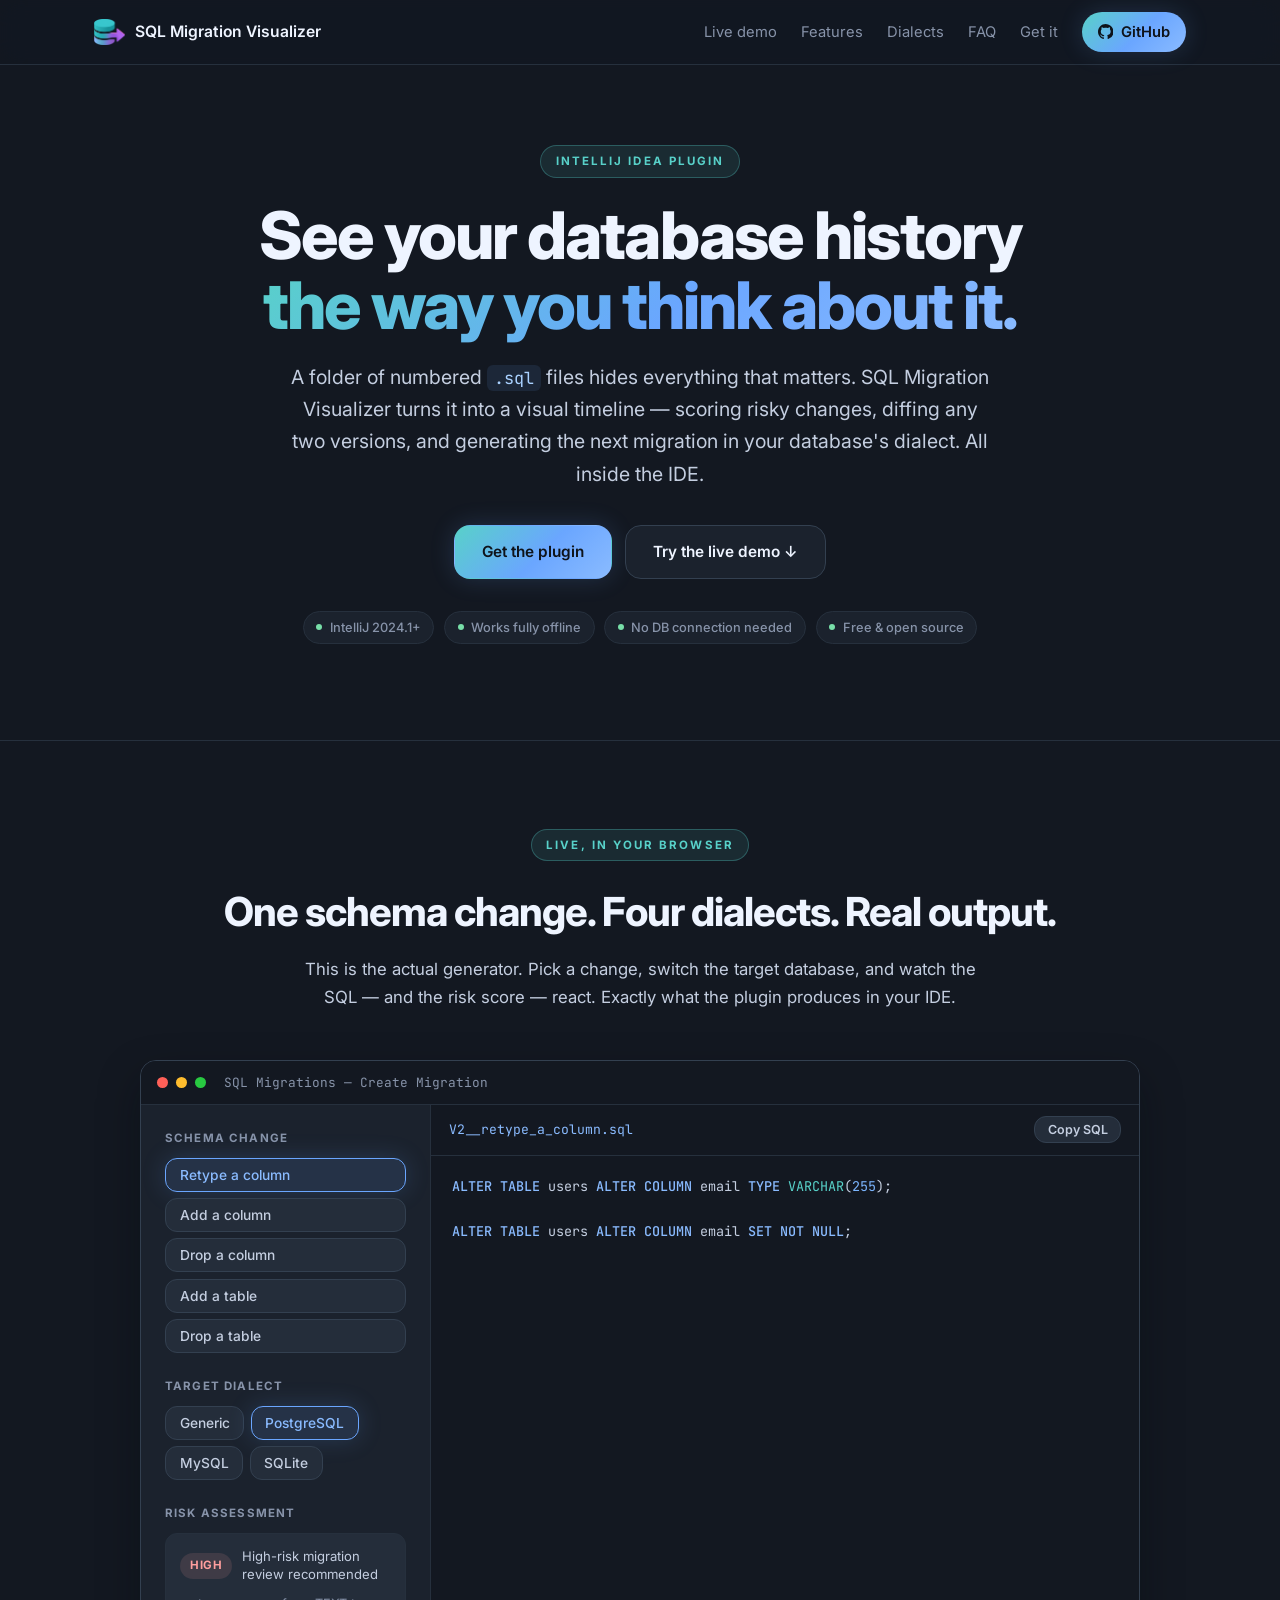
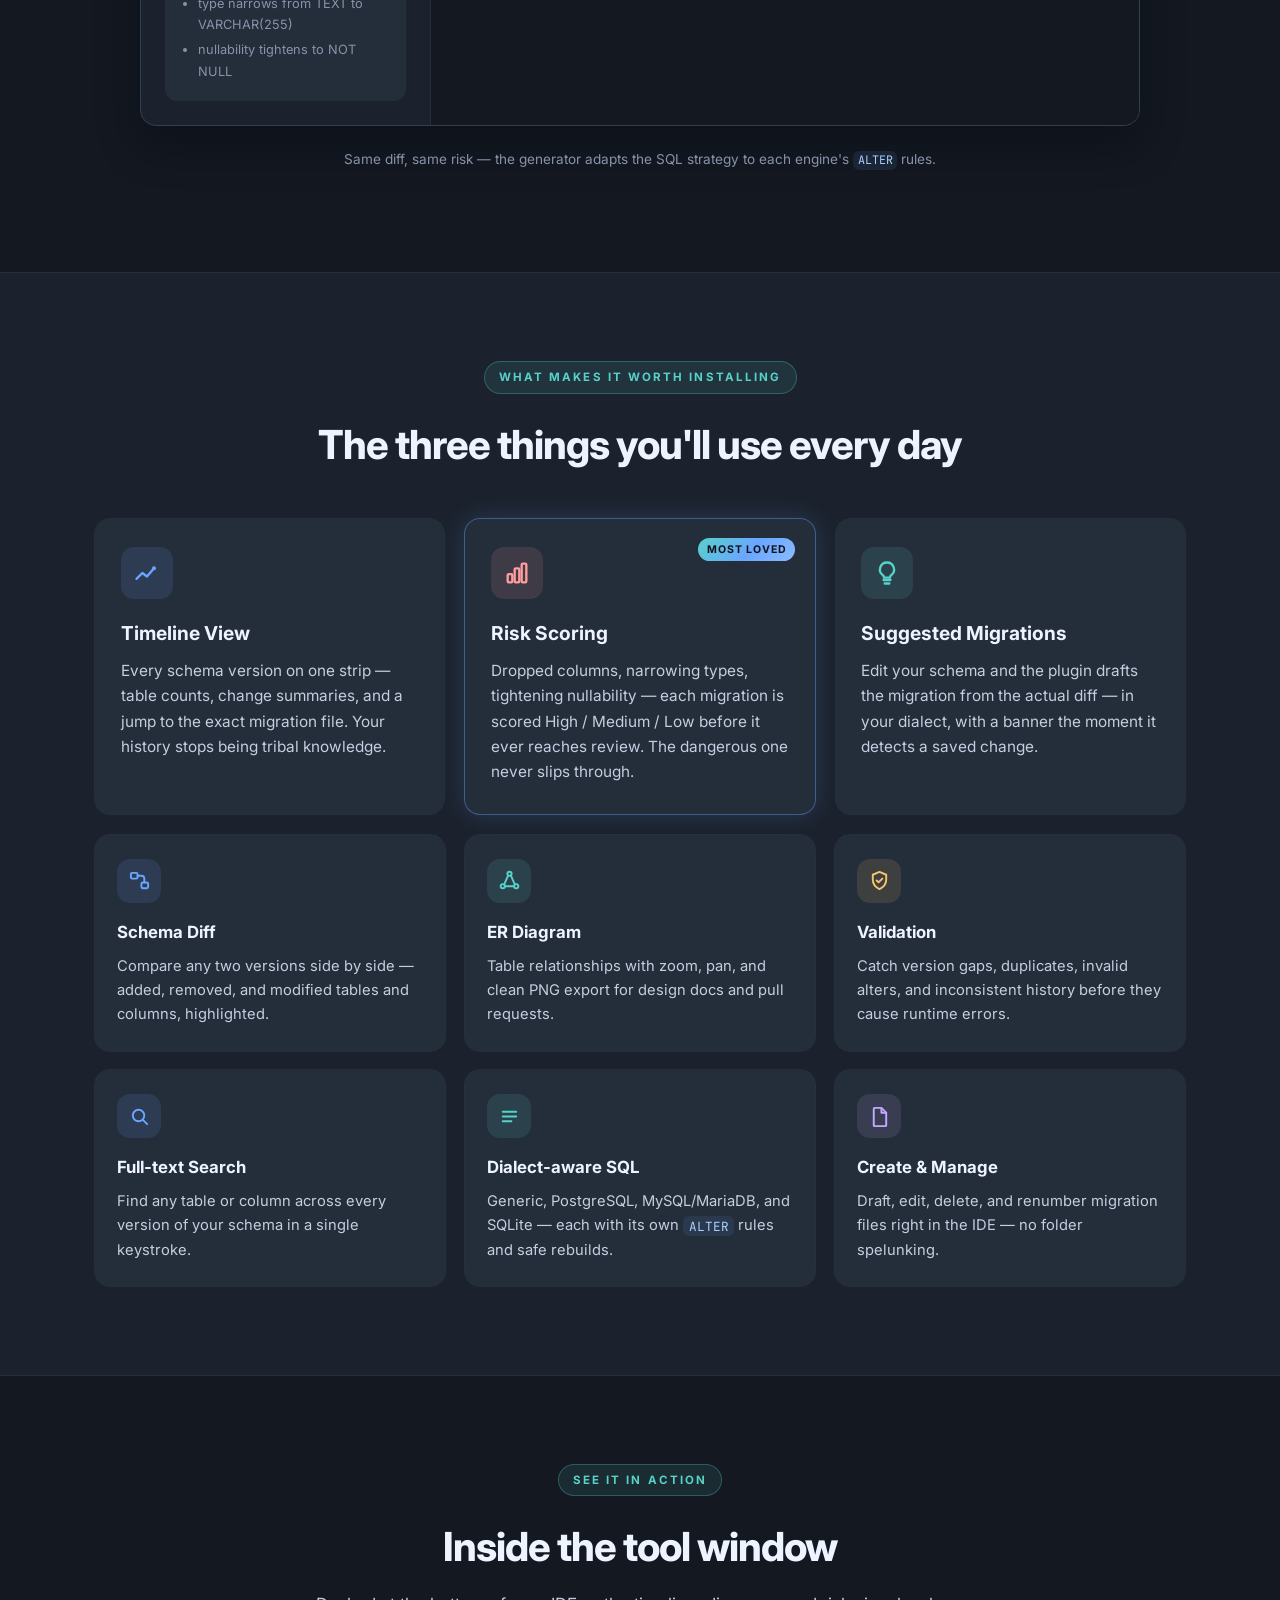
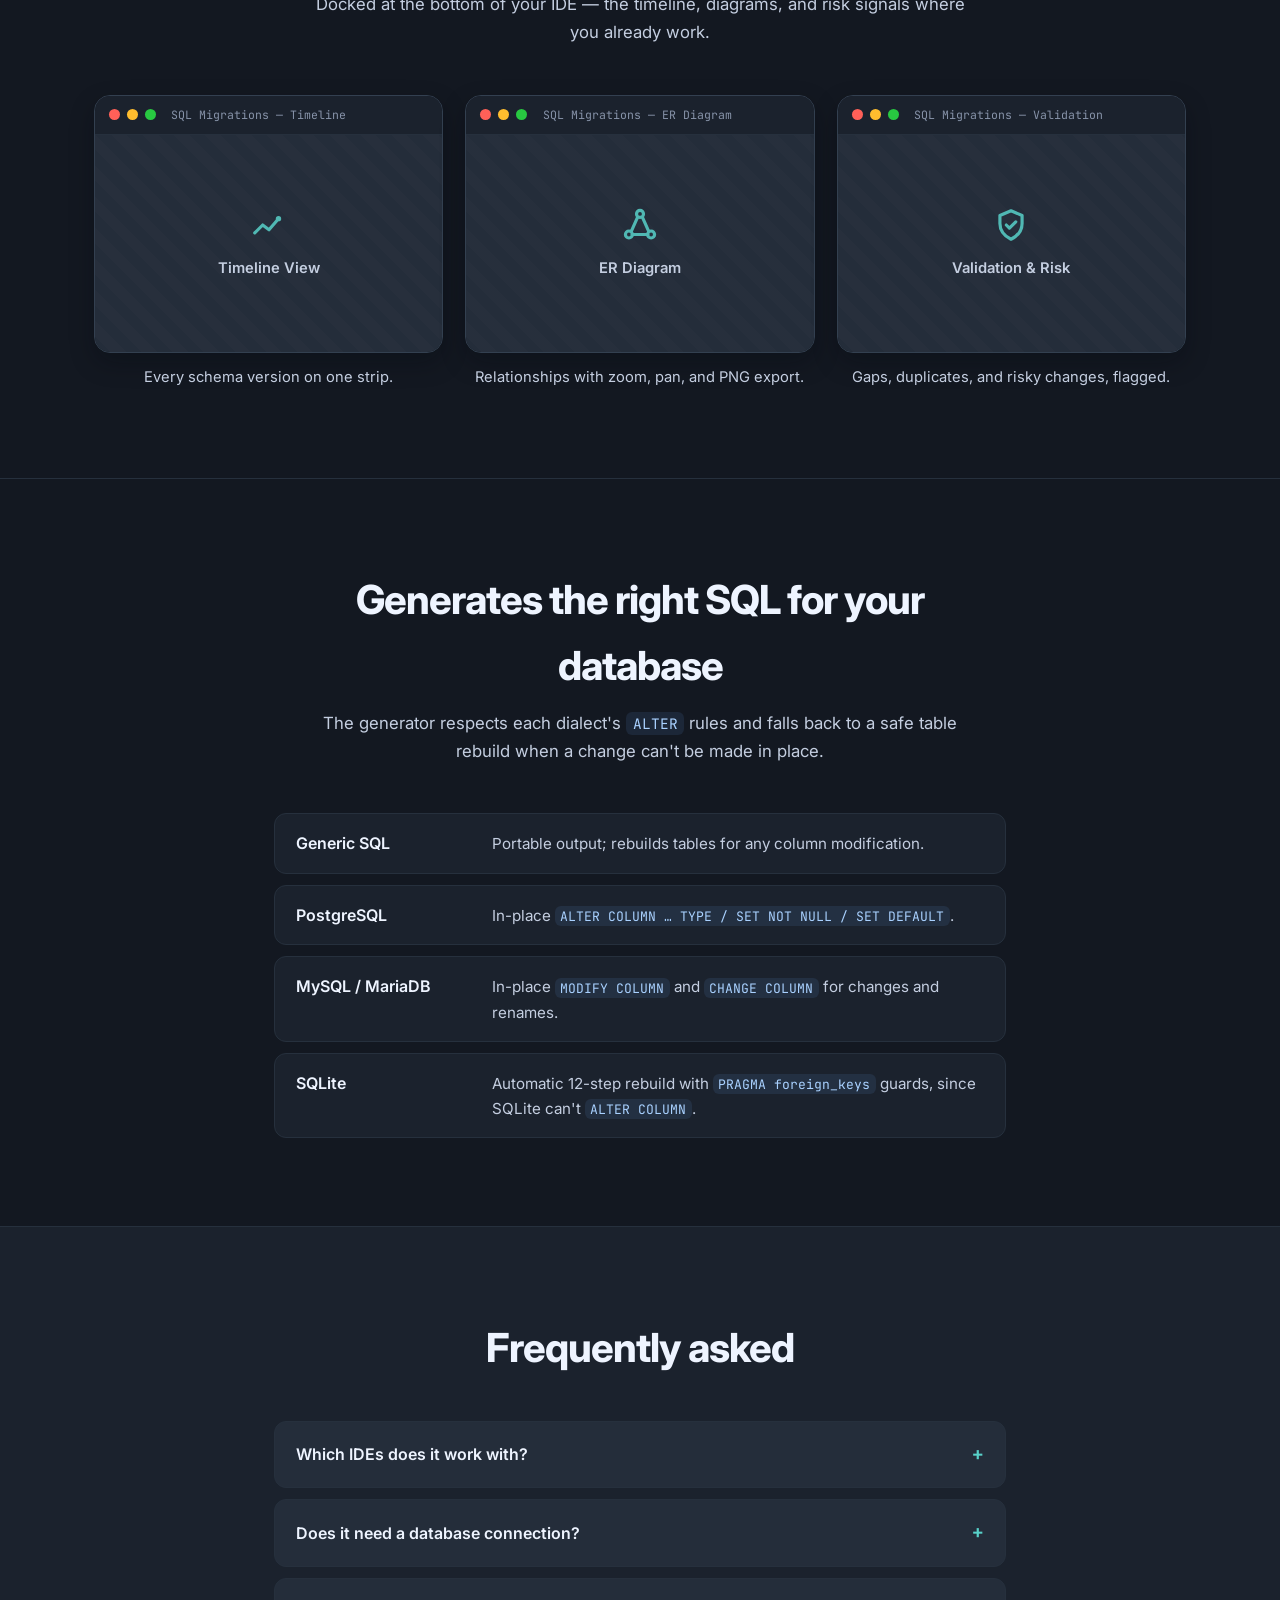
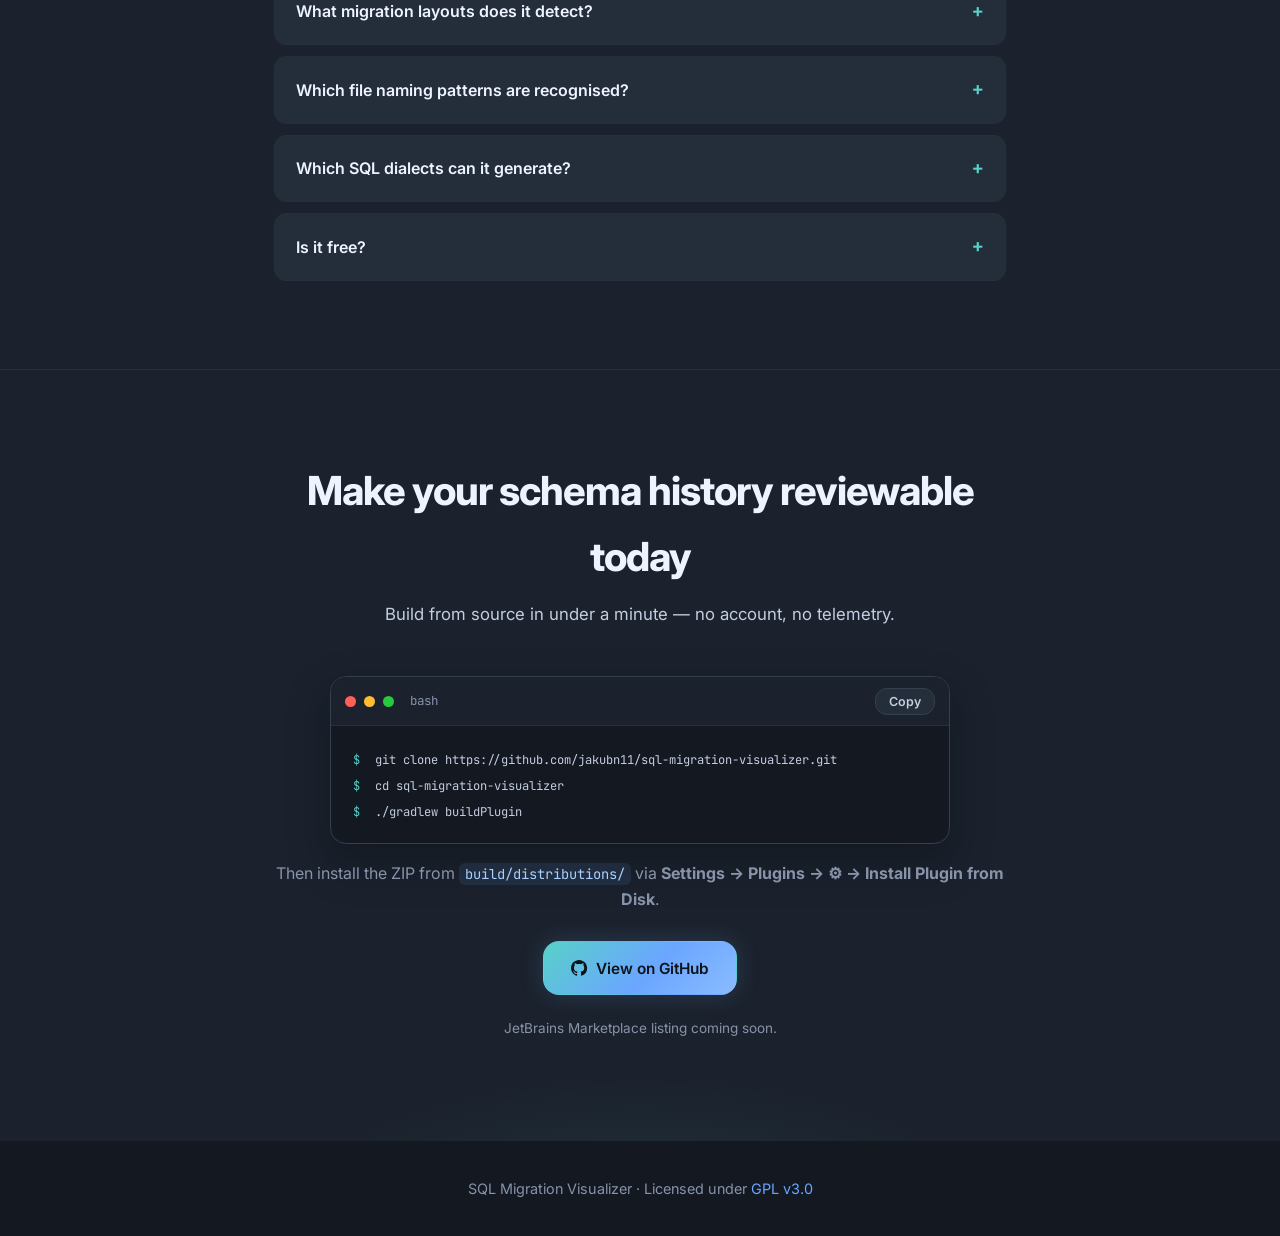
==== docs/index.html @ f1bb4594 "Fix Copy button flicker on rapid clicks Cancel the pending reset timer on each click so overlapping " ====
<!DOCTYPE html>
<html lang="en">
<head>
<meta charset="UTF-8">
<meta name="viewport" content="width=device-width, initial-scale=1.0">
<title>SQL Migration Visualizer — See your database history inside IntelliJ IDEA</title>
<meta name="description" content="An IntelliJ IDEA plugin that turns scattered SQL migration files into a visual timeline. See how your schema evolved, score risky changes, and generate dialect-aware migrations — without leaving the IDE.">
<meta name="theme-color" content="#131821">
<meta property="og:title" content="SQL Migration Visualizer">
<meta property="og:description" content="See your database history inside IntelliJ IDEA — visual timeline, risk scoring, and dialect-aware migration generation.">
<meta property="og:type" content="website">
<meta property="og:url" content="https://jakubn11.github.io/sql-migration-visualizer/">
<meta property="og:image" content="https://jakubn11.github.io/sql-migration-visualizer/og-image.png">
<meta property="og:image:width" content="1200">
<meta property="og:image:height" content="630">
<meta name="twitter:card" content="summary_large_image">
<meta name="twitter:title" content="SQL Migration Visualizer">
<meta name="twitter:description" content="See your database history inside IntelliJ IDEA — visual timeline, risk scoring, and dialect-aware migration generation.">
<meta name="twitter:image" content="https://jakubn11.github.io/sql-migration-visualizer/og-image.png">
<link rel="icon" type="image/png" sizes="256x256" href="favicon.png?v=20260602">
<link rel="shortcut icon" type="image/png" href="favicon.png?v=20260602">
<link rel="apple-touch-icon" href="favicon.png?v=20260602">
<link rel="preconnect" href="https://fonts.googleapis.com">
<link rel="preconnect" href="https://fonts.gstatic.com" crossorigin>
<link href="https://fonts.googleapis.com/css2?family=Inter:wght@400;500;600;700;800&family=JetBrains+Mono:wght@400;500;600&display=swap" rel="stylesheet">
<link rel="stylesheet" href="styles.css?v=20260602f">
</head>
<body>

<nav class="nav">
  <div class="nav-inner container">
    <a class="brand" href="./">
      <img class="brand-icon" src="icon.png" alt="SQL Migration Visualizer logo">
      <span>SQL Migration Visualizer</span>
    </a>
    <div class="nav-links">
      <a href="#demo">Live demo</a>
      <a href="#features">Features</a>
      <a href="#dialects">Dialects</a>
      <a href="#faq">FAQ</a>
      <a href="#install">Get it</a>
      <a class="nav-gh has-ico" href="https://github.com/jakubn11/sql-migration-visualizer" target="_blank" rel="noopener"><svg class="gh-ico" viewBox="0 0 16 16" fill="currentColor" aria-hidden="true"><path d="M8 0C3.58 0 0 3.58 0 8c0 3.54 2.29 6.53 5.47 7.59.4.07.55-.17.55-.38 0-.19-.01-.82-.01-1.49-2.01.37-2.53-.49-2.69-.94-.09-.23-.48-.94-.82-1.13-.28-.15-.68-.52-.01-.53.63-.01 1.08.58 1.23.82.72 1.21 1.87.87 2.33.66.07-.52.28-.87.51-1.07-1.78-.2-3.64-.89-3.64-3.95 0-.87.31-1.59.82-2.15-.08-.2-.36-1.02.08-2.12 0 0 .67-.21 2.2.82.64-.18 1.32-.27 2-.27.68 0 1.36.09 2 .27 1.53-1.04 2.2-.82 2.2-.82.44 1.1.16 1.92.08 2.12.51.56.82 1.27.82 2.15 0 3.07-1.87 3.75-3.65 3.95.29.25.54.73.54 1.48 0 1.07-.01 1.93-.01 2.2 0 .21.15.46.55.38A8.013 8.013 0 0016 8c0-4.42-3.58-8-8-8z"/></svg>GitHub</a>
    </div>
  </div>
</nav>

<header class="hero">
  <div class="hero-glow" aria-hidden="true"></div>
  <div class="hero-content container">
    <span class="eyebrow">IntelliJ IDEA Plugin</span>
    <h1>See your database history<br><span class="grad">the way you think about it.</span></h1>
    <p class="lede">
      A folder of numbered <code>.sql</code> files hides everything that matters.
      SQL Migration Visualizer turns it into a visual timeline — scoring risky changes,
      diffing any two versions, and generating the next migration in your database's dialect.
      All inside the IDE.
    </p>
    <div class="cta-row">
      <a class="btn btn-primary" href="#install">Get the plugin</a>
      <a class="btn btn-ghost" href="#demo">Try the live demo ↓</a>
    </div>
    <div class="meta-row">
      <span class="badge"><span class="dot"></span>IntelliJ 2024.1+</span>
      <span class="badge"><span class="dot"></span>Works fully offline</span>
      <span class="badge"><span class="dot"></span>No DB connection needed</span>
      <span class="badge"><span class="dot"></span>Free &amp; open source</span>
    </div>
  </div>
</header>

<!-- ORIGINAL INTERACTIVE CENTERPIECE -->
<section id="demo" class="section">
  <div class="container">
    <span class="eyebrow center">Live, in your browser</span>
    <h2 class="section-title center">One schema change. Four dialects. Real output.</h2>
    <p class="section-lede center">
      This is the actual generator. Pick a change, switch the target database, and watch the SQL —
      and the risk score — react. Exactly what the plugin produces in your IDE.
    </p>

    <div class="demo-shell">
      <div class="demo-titlebar">
        <span class="tl-dot"></span><span class="tl-dot"></span><span class="tl-dot"></span>
        <span class="demo-titlebar-label">SQL Migrations — Create Migration</span>
      </div>

      <div class="demo-body">
        <aside class="demo-controls">
          <div class="control-block">
            <label class="control-label">Schema change</label>
            <div class="seg seg-vertical" id="scenarioSeg" role="tablist"></div>
          </div>

          <div class="control-block">
            <label class="control-label">Target dialect</label>
            <div class="seg" id="dialectSeg" role="tablist"></div>
          </div>

          <div class="control-block">
            <label class="control-label">Risk assessment</label>
            <div class="risk-card" id="riskCard">
              <div class="risk-head">
                <span class="risk-badge" id="riskBadge">—</span>
                <span class="risk-headline" id="riskHeadline"></span>
              </div>
              <ul class="risk-items" id="riskItems"></ul>
            </div>
          </div>
        </aside>

        <div class="demo-output">
          <div class="output-head">
            <span class="output-file" id="outputFile">migration.sql</span>
            <button class="copy-btn" id="copySql" type="button">Copy SQL</button>
          </div>
          <pre class="sql-pane"><code id="sqlOutput"></code></pre>
        </div>
      </div>
    </div>
    <p class="demo-foot muted small center">Same diff, same risk — the generator adapts the SQL strategy to each engine's <code>ALTER</code> rules.</p>
  </div>
</section>

<!-- HIGHLIGHTED TOP FEATURES -->
<section id="features" class="section section-alt">
  <div class="container">
    <span class="eyebrow center">What makes it worth installing</span>
    <h2 class="section-title center">The three things you'll use every day</h2>

    <div class="hl-grid">
      <article class="hl-card">
        <div class="hl-icon icon-blue">
          <svg viewBox="0 0 24 24" fill="none" aria-hidden="true"><path d="M3 17l5-5 4 3 6-7" stroke="currentColor" stroke-width="2" stroke-linecap="round" stroke-linejoin="round"/><circle cx="18" cy="8" r="1.7" fill="currentColor"/></svg>
        </div>
        <h3>Timeline View</h3>
        <p>Every schema version on one strip — table counts, change summaries, and a jump to the exact migration file. Your history stops being tribal knowledge.</p>
      </article>

      <article class="hl-card hl-featured">
        <div class="hl-icon icon-rose">
          <svg viewBox="0 0 24 24" fill="none" aria-hidden="true"><rect x="4" y="13" width="4" height="7" rx="1" stroke="currentColor" stroke-width="2"/><rect x="10" y="8" width="4" height="12" rx="1" stroke="currentColor" stroke-width="2"/><rect x="16" y="4" width="4" height="16" rx="1" stroke="currentColor" stroke-width="2"/></svg>
        </div>
        <span class="hl-tag">Most loved</span>
        <h3>Risk Scoring</h3>
        <p>Dropped columns, narrowing types, tightening nullability — each migration is scored High / Medium / Low before it ever reaches review. The dangerous one never slips through.</p>
      </article>

      <article class="hl-card">
        <div class="hl-icon icon-teal">
          <svg viewBox="0 0 24 24" fill="none" aria-hidden="true"><path d="M9 18h6M10 21h4" stroke="currentColor" stroke-width="2" stroke-linecap="round"/><path d="M12 3a6 6 0 00-3.5 10.9c.6.4.9 1 .9 1.7V16h5.2v-.4c0-.7.3-1.3.9-1.7A6 6 0 0012 3z" stroke="currentColor" stroke-width="2" stroke-linejoin="round"/></svg>
        </div>
        <h3>Suggested Migrations</h3>
        <p>Edit your schema and the plugin drafts the migration from the actual diff — in your dialect, with a banner the moment it detects a saved change.</p>
      </article>
    </div>

    <div class="feature-grid">
      <article class="feature-card">
        <div class="feature-icon icon-blue">
          <svg viewBox="0 0 24 24" fill="none" aria-hidden="true"><rect x="3" y="4" width="7" height="6" rx="1.5" stroke="currentColor" stroke-width="2"/><rect x="14" y="14" width="7" height="6" rx="1.5" stroke="currentColor" stroke-width="2"/><path d="M10 7h4a3 3 0 013 3v4" stroke="currentColor" stroke-width="2" stroke-linecap="round"/></svg>
        </div>
        <h3>Schema Diff</h3>
        <p>Compare any two versions side by side — added, removed, and modified tables and columns, highlighted.</p>
      </article>
      <article class="feature-card">
        <div class="feature-icon icon-teal">
          <svg viewBox="0 0 24 24" fill="none" aria-hidden="true"><circle cx="12" cy="5" r="2.2" stroke="currentColor" stroke-width="2"/><circle cx="5" cy="18" r="2.2" stroke="currentColor" stroke-width="2"/><circle cx="19" cy="18" r="2.2" stroke="currentColor" stroke-width="2"/><path d="M10.5 7L6.5 16M13.5 7l4 9M7 18h10" stroke="currentColor" stroke-width="2" stroke-linecap="round"/></svg>
        </div>
        <h3>ER Diagram</h3>
        <p>Table relationships with zoom, pan, and clean PNG export for design docs and pull requests.</p>
      </article>
      <article class="feature-card">
        <div class="feature-icon icon-amber">
          <svg viewBox="0 0 24 24" fill="none" aria-hidden="true"><path d="M12 3l7 3v5c0 4.5-3 8-7 10-4-2-7-5.5-7-10V6l7-3z" stroke="currentColor" stroke-width="2" stroke-linejoin="round"/><path d="M9 12l2 2 4-4" stroke="currentColor" stroke-width="2" stroke-linecap="round" stroke-linejoin="round"/></svg>
        </div>
        <h3>Validation</h3>
        <p>Catch version gaps, duplicates, invalid alters, and inconsistent history before they cause runtime errors.</p>
      </article>
      <article class="feature-card">
        <div class="feature-icon icon-blue">
          <svg viewBox="0 0 24 24" fill="none" aria-hidden="true"><circle cx="11" cy="11" r="6" stroke="currentColor" stroke-width="2"/><path d="M20 20l-4.5-4.5" stroke="currentColor" stroke-width="2" stroke-linecap="round"/></svg>
        </div>
        <h3>Full-text Search</h3>
        <p>Find any table or column across every version of your schema in a single keystroke.</p>
      </article>
      <article class="feature-card">
        <div class="feature-icon icon-teal">
          <svg viewBox="0 0 24 24" fill="none" aria-hidden="true"><path d="M5 7h14M5 12h14M5 17h9" stroke="currentColor" stroke-width="2" stroke-linecap="round"/></svg>
        </div>
        <h3>Dialect-aware SQL</h3>
        <p>Generic, PostgreSQL, MySQL/MariaDB, and SQLite — each with its own <code>ALTER</code> rules and safe rebuilds.</p>
      </article>
      <article class="feature-card">
        <div class="feature-icon icon-violet">
          <svg viewBox="0 0 24 24" fill="none" aria-hidden="true"><path d="M7 3h7l5 5v13a1 1 0 01-1 1H7a1 1 0 01-1-1V4a1 1 0 011-1z" stroke="currentColor" stroke-width="2" stroke-linejoin="round"/><path d="M14 3v5h5" stroke="currentColor" stroke-width="2" stroke-linejoin="round"/></svg>
        </div>
        <h3>Create &amp; Manage</h3>
        <p>Draft, edit, delete, and renumber migration files right in the IDE — no folder spelunking.</p>
      </article>
    </div>
  </div>
</section>

<section id="screenshots" class="section">
  <div class="container">
    <span class="eyebrow center">See it in action</span>
    <h2 class="section-title center">Inside the tool window</h2>
    <p class="section-lede center">Docked at the bottom of your IDE — the timeline, diagrams, and risk signals where you already work.</p>

    <div class="shot-grid">
      <!-- To use a real capture, replace the .shot-placeholder div with:
           <img class="shot-img" src="screenshots/timeline.png" alt="Timeline view"> -->
      <figure class="shot">
        <div class="shot-frame">
          <div class="shot-bar"><span class="tl-dot"></span><span class="tl-dot"></span><span class="tl-dot"></span><span class="shot-label">SQL Migrations — Timeline</span></div>
          <div class="shot-placeholder">
            <svg viewBox="0 0 24 24" fill="none" aria-hidden="true"><path d="M3 17l5-5 4 3 6-7" stroke="currentColor" stroke-width="2" stroke-linecap="round" stroke-linejoin="round"/><circle cx="18" cy="8" r="1.7" fill="currentColor"/></svg>
            <span>Timeline View</span>
          </div>
        </div>
        <figcaption>Every schema version on one strip.</figcaption>
      </figure>

      <figure class="shot">
        <div class="shot-frame">
          <div class="shot-bar"><span class="tl-dot"></span><span class="tl-dot"></span><span class="tl-dot"></span><span class="shot-label">SQL Migrations — ER Diagram</span></div>
          <div class="shot-placeholder">
            <svg viewBox="0 0 24 24" fill="none" aria-hidden="true"><circle cx="12" cy="5" r="2.2" stroke="currentColor" stroke-width="2"/><circle cx="5" cy="18" r="2.2" stroke="currentColor" stroke-width="2"/><circle cx="19" cy="18" r="2.2" stroke="currentColor" stroke-width="2"/><path d="M10.5 7L6.5 16M13.5 7l4 9M7 18h10" stroke="currentColor" stroke-width="2" stroke-linecap="round"/></svg>
            <span>ER Diagram</span>
          </div>
        </div>
        <figcaption>Relationships with zoom, pan, and PNG export.</figcaption>
      </figure>

      <figure class="shot">
        <div class="shot-frame">
          <div class="shot-bar"><span class="tl-dot"></span><span class="tl-dot"></span><span class="tl-dot"></span><span class="shot-label">SQL Migrations — Validation</span></div>
          <div class="shot-placeholder">
            <svg viewBox="0 0 24 24" fill="none" aria-hidden="true"><path d="M12 3l7 3v5c0 4.5-3 8-7 10-4-2-7-5.5-7-10V6l7-3z" stroke="currentColor" stroke-width="2" stroke-linejoin="round"/><path d="M9 12l2 2 4-4" stroke="currentColor" stroke-width="2" stroke-linecap="round" stroke-linejoin="round"/></svg>
            <span>Validation &amp; Risk</span>
          </div>
        </div>
        <figcaption>Gaps, duplicates, and risky changes, flagged.</figcaption>
      </figure>
    </div>
  </div>
</section>

<section id="dialects" class="section">
  <div class="container narrow">
    <h2 class="section-title center">Generates the right SQL for your database</h2>
    <p class="section-lede center">The generator respects each dialect's <code>ALTER</code> rules and falls back to a safe table rebuild when a change can't be made in place.</p>
    <div class="dialect-list">
      <div class="dialect-row"><span class="dialect-name">Generic SQL</span><span class="dialect-note">Portable output; rebuilds tables for any column modification.</span></div>
      <div class="dialect-row"><span class="dialect-name">PostgreSQL</span><span class="dialect-note">In-place <code>ALTER COLUMN … TYPE / SET NOT NULL / SET DEFAULT</code>.</span></div>
      <div class="dialect-row"><span class="dialect-name">MySQL / MariaDB</span><span class="dialect-note">In-place <code>MODIFY COLUMN</code> and <code>CHANGE COLUMN</code> for changes and renames.</span></div>
      <div class="dialect-row"><span class="dialect-name">SQLite</span><span class="dialect-note">Automatic 12-step rebuild with <code>PRAGMA foreign_keys</code> guards, since SQLite can't <code>ALTER COLUMN</code>.</span></div>
    </div>
  </div>
</section>

<section id="faq" class="section section-alt">
  <div class="container narrow">
    <h2 class="section-title center">Frequently asked</h2>
    <div class="faq-list">
      <details class="faq-item">
        <summary>Which IDEs does it work with?</summary>
        <p>Any IntelliJ-based IDE on build 2024.1 or newer — IntelliJ IDEA Community and Ultimate, plus the rest of the JetBrains family. No edition-specific features are required.</p>
      </details>
      <details class="faq-item">
        <summary>Does it need a database connection?</summary>
        <p>No. It parses your migration and schema <code>.sql</code> files statically — it never connects to a database and works fully offline. Nothing leaves your machine.</p>
      </details>
      <details class="faq-item">
        <summary>What migration layouts does it detect?</summary>
        <p>Common locations are auto-detected: <code>src/main/sqldelight</code>, <code>src/commonMain/sqldelight</code>, <code>db/migrations</code>, <code>database/migrations</code>, <code>migrations</code>, <code>src/main/resources/db/migration(s)</code>, and <code>…/schema</code>. You can also point it at any folder in <strong>Settings → Tools → SQL Migration Visualizer</strong>.</p>
      </details>
      <details class="faq-item">
        <summary>Which file naming patterns are recognised?</summary>
        <p>Plain versions (<code>1.sql</code>, <code>2.sqm</code>), version + name (<code>12_add_users.sql</code>), and Flyway-style (<code>V3__create_orders.sql</code>).</p>
      </details>
      <details class="faq-item">
        <summary>Which SQL dialects can it generate?</summary>
        <p>Generic SQL, PostgreSQL, MySQL/MariaDB, and SQLite — each with its own <code>ALTER</code> rules and safe table rebuilds. Set your default in the plugin settings.</p>
      </details>
      <details class="faq-item">
        <summary>Is it free?</summary>
        <p>Yes — free and open source under the GPL v3.0 license.</p>
      </details>
    </div>
  </div>
</section>

<section id="install" class="section section-cta">
  <div class="container narrow center">
    <h2 class="section-title">Make your schema history reviewable today</h2>
    <p class="section-lede">Build from source in under a minute — no account, no telemetry.</p>
    <div class="terminal">
      <div class="terminal-bar">
        <span class="tl-dot"></span><span class="tl-dot"></span><span class="tl-dot"></span>
        <span class="terminal-label">bash</span>
        <button class="copy-btn" id="copyInstall" type="button">Copy</button>
      </div>
      <pre class="terminal-body"><code id="installCmd"><span class="prompt">$</span> git clone https://github.com/jakubn11/sql-migration-visualizer.git
<span class="prompt">$</span> cd sql-migration-visualizer
<span class="prompt">$</span> ./gradlew buildPlugin</code></pre>
    </div>
    <p class="muted">Then install the ZIP from <code>build/distributions/</code> via <strong>Settings → Plugins → ⚙ → Install Plugin from Disk</strong>.</p>
    <div class="cta-row center">
      <a class="btn btn-primary has-ico" href="https://github.com/jakubn11/sql-migration-visualizer" target="_blank" rel="noopener"><svg class="gh-ico" viewBox="0 0 16 16" fill="currentColor" aria-hidden="true"><path d="M8 0C3.58 0 0 3.58 0 8c0 3.54 2.29 6.53 5.47 7.59.4.07.55-.17.55-.38 0-.19-.01-.82-.01-1.49-2.01.37-2.53-.49-2.69-.94-.09-.23-.48-.94-.82-1.13-.28-.15-.68-.52-.01-.53.63-.01 1.08.58 1.23.82.72 1.21 1.87.87 2.33.66.07-.52.28-.87.51-1.07-1.78-.2-3.64-.89-3.64-3.95 0-.87.31-1.59.82-2.15-.08-.2-.36-1.02.08-2.12 0 0 .67-.21 2.2.82.64-.18 1.32-.27 2-.27.68 0 1.36.09 2 .27 1.53-1.04 2.2-.82 2.2-.82.44 1.1.16 1.92.08 2.12.51.56.82 1.27.82 2.15 0 3.07-1.87 3.75-3.65 3.95.29.25.54.73.54 1.48 0 1.07-.01 1.93-.01 2.2 0 .21.15.46.55.38A8.013 8.013 0 0016 8c0-4.42-3.58-8-8-8z"/></svg>View on GitHub</a>
    </div>
    <p class="muted small">JetBrains Marketplace listing coming soon.</p>
  </div>
</section>

<footer class="footer">
  <div class="container footer-inner">
    <p>SQL Migration Visualizer · Licensed under <a href="https://github.com/jakubn11/sql-migration-visualizer/blob/main/LICENSE" target="_blank" rel="noopener">GPL v3.0</a></p>
  </div>
</footer>

<script src="demo.js?v=20260602f"></script>
</body>
</html>
---- docs/styles.css ----
:root {
  /* Lifted directly from the plugin's web UI design system */
  --bg-primary: #131821;
  --bg-secondary: #1B222D;
  --bg-tertiary: #242D3A;
  --bg-elevated: #2C3745;
  --bg-hover: #344152;

  --accent-primary: #6AA6FF;
  --accent-primary-hover: #8ABBFF;
  --accent-secondary: #58D1C9;
  --accent-tertiary: #A9D1FF;
  --accent-gradient: linear-gradient(135deg, #58D1C9 0%, #6AA6FF 55%, #8ABBFF 100%);
  --accent-bg: rgba(106, 166, 255, 0.12);
  --accent-bg-hover: rgba(106, 166, 255, 0.18);

  --color-success: #78DFA8;
  --color-success-bg: rgba(120, 223, 168, 0.12);
  --color-warning: #F5C46B;
  --color-warning-bg: rgba(245, 196, 107, 0.12);
  --color-error: #FF9E9E;
  --color-error-bg: rgba(255, 158, 158, 0.12);

  --text-primary: #EEF4FF;
  --text-secondary: #C4CEE0;
  --text-muted: #8793A9;
  --text-accent: #8ABBFF;
  --text-inverse: #0E131A;

  --border-default: #334050;
  --border-subtle: #26303D;

  --shadow-md: 0 10px 24px rgba(3, 8, 15, 0.28);
  --shadow-lg: 0 18px 42px rgba(3, 8, 15, 0.34);
  --shadow-glow: 0 0 24px rgba(106, 166, 255, 0.18);

  --radius-lg: 12px;
  --radius-xl: 16px;
  --radius-full: 999px;

  --sql-keyword: #8ABBFF;
  --sql-string: #78DFA8;
  --sql-number: #7CB6FF;
  --sql-type: #58D1C9;

  --transition: 250ms cubic-bezier(0.4, 0, 0.2, 1);
  --max-width: 1140px;
  --font-sans: 'Inter', -apple-system, BlinkMacSystemFont, 'Segoe UI', Roboto, sans-serif;
  --font-mono: 'JetBrains Mono', 'Fira Code', 'Cascadia Code', monospace;

  /* feature icon tints */
  --rose: #FF9E9E;
  --rose-bg: rgba(255, 158, 158, 0.12);
  --amber: #F5C46B;
  --amber-bg: rgba(245, 196, 107, 0.12);
  --violet: #C3A9FF;
  --violet-bg: rgba(195, 169, 255, 0.12);
}

* { box-sizing: border-box; }
html { scroll-behavior: smooth; scroll-padding-top: 72px; }

body {
  margin: 0;
  font-family: var(--font-sans);
  background: var(--bg-primary);
  color: var(--text-primary);
  line-height: 1.65;
  -webkit-font-smoothing: antialiased;
  text-rendering: optimizeLegibility;
}

a { color: var(--accent-primary); text-decoration: none; }
a:hover { color: var(--accent-primary-hover); text-decoration: underline; }

code {
  font-family: var(--font-mono);
  font-size: 0.86em;
  background: rgba(106, 166, 255, 0.10);
  padding: 0.12em 0.42em;
  border-radius: 6px;
  color: var(--accent-tertiary);
}

.container { max-width: var(--max-width); margin: 0 auto; padding: 0 1.5rem; }
.narrow { max-width: 780px; }
.center { text-align: center; }

/* Nav */
.nav {
  position: sticky;
  top: 0;
  z-index: 50;
  background: rgba(19, 24, 33, 0.78);
  backdrop-filter: saturate(150%) blur(14px);
  -webkit-backdrop-filter: saturate(150%) blur(14px);
  border-bottom: 1px solid var(--border-subtle);
}
.nav-inner { display: flex; align-items: center; justify-content: space-between; height: 64px; }
.brand { display: inline-flex; align-items: center; gap: 0.6rem; color: var(--text-primary); font-weight: 600; font-size: 0.98rem; }
.brand:hover { text-decoration: none; }
.brand-icon { height: 26px; width: auto; display: block; }
.nav-links { display: flex; gap: 1.5rem; font-size: 0.92rem; align-items: center; }
.nav-links a { color: var(--text-muted); }
.nav-links a:hover { color: var(--text-primary); text-decoration: none; }
.nav-links a.active { color: var(--text-primary); }
.nav-links a.active::after {
  content: "";
  display: block;
  height: 2px;
  margin-top: 3px;
  border-radius: 2px;
  background: var(--accent-gradient);
}
.nav-links a.nav-gh.active::after { display: none; }
.nav-gh {
  color: var(--text-inverse) !important;
  background: var(--accent-gradient);
  padding: 0.5rem 1rem;
  border-radius: var(--radius-full);
  font-weight: 600;
  box-shadow: var(--shadow-glow);
  transition: transform 0.06s ease, box-shadow var(--transition);
}
.nav-gh:hover {
  text-decoration: none;
  transform: translateY(-1px);
  box-shadow: 0 0 30px rgba(106, 166, 255, 0.42);
}

/* Hero */
.hero { position: relative; overflow: hidden; border-bottom: 1px solid var(--border-subtle); }
.hero-glow {
  position: absolute;
  inset: -40% 0 auto 0;
  height: 620px;
  background:
    radial-gradient(620px 320px at 76% 12%, rgba(106, 166, 255, 0.26), transparent 62%),
    radial-gradient(560px 320px at 12% 0%, rgba(88, 209, 201, 0.20), transparent 60%);
  pointer-events: none;
}
.hero-content { position: relative; padding: 5rem 1.5rem 6rem; text-align: center; }

.eyebrow {
  display: inline-block;
  font-size: 0.72rem;
  font-weight: 700;
  letter-spacing: 0.18em;
  text-transform: uppercase;
  color: var(--accent-secondary);
  border: 1px solid rgba(88, 209, 201, 0.3);
  background: rgba(88, 209, 201, 0.10);
  padding: 0.36rem 0.9rem;
  border-radius: var(--radius-full);
}
.eyebrow.center { display: block; width: fit-content; margin: 0 auto 1.1rem; }

.hero-content h1 {
  font-size: clamp(2.4rem, 5.6vw, 4.1rem);
  line-height: 1.07;
  letter-spacing: -0.03em;
  margin: 1.4rem 0 1.3rem;
  font-weight: 800;
}
.grad {
  background: var(--accent-gradient);
  -webkit-background-clip: text;
  background-clip: text;
  -webkit-text-fill-color: transparent;
}
.lede {
  font-size: clamp(1.05rem, 1.7vw, 1.22rem);
  color: var(--text-secondary);
  max-width: 700px;
  margin: 0 auto 2.2rem;
}

.cta-row { display: flex; gap: 0.8rem; justify-content: center; flex-wrap: wrap; margin-bottom: 2rem; }
.cta-row.center { margin-top: 1.8rem; margin-bottom: 0; }
.btn {
  display: inline-block;
  padding: 0.82rem 1.7rem;
  border-radius: var(--radius-xl);
  font-weight: 600;
  font-size: 0.96rem;
  border: 1px solid transparent;
  transition: transform 0.06s ease, box-shadow var(--transition), background var(--transition), border-color var(--transition);
}
.btn:hover { text-decoration: none; transform: translateY(-1px); }
.btn-primary { background: var(--accent-gradient); color: var(--text-inverse); box-shadow: var(--shadow-glow); }
.btn-primary:hover { color: var(--text-inverse); box-shadow: 0 0 34px rgba(106, 166, 255, 0.4); }
.btn-ghost { background: var(--bg-secondary); color: var(--text-primary); border-color: var(--border-default); }
.btn-ghost:hover { border-color: var(--accent-primary); color: var(--accent-primary-hover); }

.has-ico { display: inline-flex; align-items: center; justify-content: center; gap: 0.5rem; }
.gh-ico { width: 1.05em; height: 1.05em; flex-shrink: 0; }

.meta-row { display: flex; gap: 0.6rem; justify-content: center; flex-wrap: wrap; }
.badge {
  display: inline-flex; align-items: center; gap: 0.45rem;
  font-size: 0.8rem; font-weight: 500;
  padding: 0.32rem 0.8rem;
  border-radius: var(--radius-full);
  border: 1px solid var(--border-subtle);
  color: var(--text-muted);
  background: var(--bg-secondary);
}
.badge .dot { width: 6px; height: 6px; border-radius: 50%; background: var(--color-success); }

/* Sections */
.section { padding: 5.5rem 0; border-bottom: 1px solid var(--border-subtle); }
.section-alt { background: var(--bg-secondary); }
.section-title { font-size: clamp(1.7rem, 3.2vw, 2.5rem); margin: 0 0 0.7rem; letter-spacing: -0.025em; font-weight: 750; }
.section-lede { color: var(--text-secondary); margin: 0 auto 3rem; font-size: 1.05rem; max-width: 680px; }

/* ===== Interactive demo ===== */
.demo-shell {
  border: 1px solid var(--border-default);
  border-radius: var(--radius-xl);
  background: var(--bg-secondary);
  box-shadow: var(--shadow-lg);
  overflow: hidden;
  max-width: 1000px;
  margin: 0 auto;
}
.demo-titlebar {
  display: flex; align-items: center; gap: 0.5rem;
  padding: 0.7rem 1rem;
  background: var(--bg-primary);
  border-bottom: 1px solid var(--border-subtle);
}
.tl-dot { width: 11px; height: 11px; border-radius: 50%; background: var(--bg-hover); }
.tl-dot:nth-child(1) { background: #FF6058; }
.tl-dot:nth-child(2) { background: #FFBD2E; }
.tl-dot:nth-child(3) { background: #28C941; }
.demo-titlebar-label { margin-left: 0.6rem; font-size: 0.8rem; color: var(--text-muted); font-family: var(--font-mono); }

.demo-body { display: grid; grid-template-columns: 290px 1fr; min-height: 420px; }
.demo-controls { padding: 1.5rem; border-right: 1px solid var(--border-subtle); display: flex; flex-direction: column; gap: 1.5rem; }
.control-block { display: flex; flex-direction: column; gap: 0.6rem; }
.control-label { font-size: 0.72rem; font-weight: 700; letter-spacing: 0.1em; text-transform: uppercase; color: var(--text-muted); }

.seg { display: flex; flex-wrap: wrap; gap: 0.4rem; }
.seg-vertical { flex-direction: column; }
.seg-chip {
  font-family: var(--font-sans);
  font-size: 0.86rem;
  font-weight: 500;
  color: var(--text-secondary);
  background: var(--bg-tertiary);
  border: 1px solid var(--border-default);
  border-radius: var(--radius-lg);
  padding: 0.5rem 0.85rem;
  cursor: pointer;
  transition: all var(--transition);
  text-align: left;
}
.seg-chip:hover { border-color: var(--accent-primary); color: var(--text-primary); }
.seg-chip.is-active {
  background: var(--accent-bg);
  border-color: var(--accent-primary);
  color: var(--accent-primary-hover);
  box-shadow: var(--shadow-glow);
}

.risk-card { background: var(--bg-tertiary); border: 1px solid var(--border-subtle); border-radius: var(--radius-lg); padding: 0.9rem; }
.risk-head { display: flex; align-items: center; gap: 0.6rem; margin-bottom: 0.6rem; }
.risk-badge {
  font-size: 0.72rem; font-weight: 700; letter-spacing: 0.06em;
  padding: 0.22rem 0.6rem; border-radius: var(--radius-full);
}
.risk-high { background: var(--color-error-bg); color: var(--color-error); }
.risk-medium { background: var(--color-warning-bg); color: var(--color-warning); }
.risk-low { background: var(--color-success-bg); color: var(--color-success); }
.risk-headline { font-size: 0.82rem; color: var(--text-secondary); line-height: 1.35; }
.risk-items { margin: 0; padding-left: 1.1rem; }
.risk-items li { font-size: 0.8rem; color: var(--text-muted); margin-bottom: 0.25rem; }

.demo-output { display: flex; flex-direction: column; background: var(--bg-primary); min-width: 0; }
.output-head { display: flex; align-items: center; justify-content: space-between; padding: 0.7rem 1.1rem; border-bottom: 1px solid var(--border-subtle); }
.output-file { font-family: var(--font-mono); font-size: 0.82rem; color: var(--text-accent); }
.output-hint { font-size: 0.7rem; text-transform: uppercase; letter-spacing: 0.1em; color: var(--text-muted); }
.sql-pane {
  margin: 0; padding: 1.2rem 1.3rem; flex: 1; overflow-x: auto;
  font-family: var(--font-mono); font-size: 0.84rem; line-height: 1.7;
  color: var(--text-secondary); white-space: pre;
}
.sql-pane code { background: none; padding: 0; color: inherit; font-size: inherit; }
.sql-pane.flash { animation: flash 0.4s ease; }
@keyframes flash { from { opacity: 0.35; transform: translateY(2px); } to { opacity: 1; transform: none; } }

.tok-keyword { color: var(--sql-keyword); font-weight: 500; }
.tok-string { color: var(--sql-string); }
.tok-number { color: var(--sql-number); }
.tok-type { color: var(--sql-type); }
.tok-comment { color: var(--text-muted); font-style: italic; }

.demo-foot { margin-top: 1.4rem; }

/* ===== Highlighted features ===== */
.hl-grid { display: grid; grid-template-columns: repeat(3, 1fr); gap: 1.2rem; margin: 2.5rem 0 1.2rem; }
.hl-card {
  position: relative;
  background: var(--bg-tertiary);
  border: 1px solid var(--border-subtle);
  border-radius: var(--radius-xl);
  padding: 1.8rem 1.6rem;
  transition: transform var(--transition), border-color var(--transition);
}
.hl-card:hover { transform: translateY(-4px); border-color: var(--border-default); }
.hl-featured { border-color: rgba(106, 166, 255, 0.4); box-shadow: var(--shadow-glow); }
.hl-tag {
  position: absolute; top: 1.2rem; right: 1.2rem;
  font-size: 0.66rem; font-weight: 700; letter-spacing: 0.08em; text-transform: uppercase;
  color: var(--text-inverse); background: var(--accent-gradient);
  padding: 0.2rem 0.55rem; border-radius: var(--radius-full);
}
.hl-icon, .feature-icon { border-radius: 13px; display: grid; place-items: center; }
.hl-icon { width: 52px; height: 52px; margin-bottom: 1.2rem; }
.hl-icon svg { width: 28px; height: 28px; }
.hl-card h3 { font-size: 1.2rem; margin: 0 0 0.5rem; }
.hl-card p { margin: 0; color: var(--text-secondary); font-size: 0.96rem; }

.feature-grid { display: grid; grid-template-columns: repeat(auto-fit, minmax(290px, 1fr)); gap: 1.1rem; }
.feature-card {
  background: var(--bg-tertiary);
  border: 1px solid var(--border-subtle);
  border-radius: var(--radius-xl);
  padding: 1.5rem 1.4rem;
  transition: transform var(--transition), border-color var(--transition);
}
.feature-card:hover { transform: translateY(-3px); border-color: var(--border-default); }
.feature-icon { width: 44px; height: 44px; margin-bottom: 1rem; }
.feature-icon svg { width: 23px; height: 23px; }
.feature-card h3 { font-size: 1.05rem; margin: 0 0 0.45rem; }
.feature-card p { margin: 0; color: var(--text-secondary); font-size: 0.92rem; }

.icon-blue { background: var(--accent-bg); color: var(--accent-primary); }
.icon-teal { background: rgba(88, 209, 201, 0.12); color: var(--accent-secondary); }
.icon-amber { background: var(--amber-bg); color: var(--amber); }
.icon-rose { background: var(--rose-bg); color: var(--rose); }
.icon-violet { background: var(--violet-bg); color: var(--violet); }

/* Dialects */
.dialect-list { display: flex; flex-direction: column; gap: 0.7rem; margin-top: 2.5rem; }
.dialect-row {
  display: grid; grid-template-columns: 180px 1fr; gap: 1rem; align-items: baseline;
  background: var(--bg-secondary); border: 1px solid var(--border-subtle);
  border-radius: var(--radius-lg); padding: 1rem 1.3rem;
}
.dialect-name { font-weight: 600; color: var(--text-primary); }
.dialect-note { color: var(--text-secondary); font-size: 0.95rem; }

/* CTA + install */
.section-cta {
  background:
    radial-gradient(700px 360px at 50% 120%, rgba(88, 209, 201, 0.14), transparent 60%),
    var(--bg-secondary);
  border-bottom: none;
}
.terminal {
  max-width: 620px;
  margin: 0 auto;
  text-align: left;
  background: var(--bg-primary);
  border: 1px solid var(--border-default);
  border-radius: var(--radius-xl);
  overflow: hidden;
  box-shadow: var(--shadow-lg);
}
.terminal-bar {
  display: flex; align-items: center; gap: 0.5rem;
  padding: 0.65rem 0.9rem;
  background: var(--bg-secondary);
  border-bottom: 1px solid var(--border-subtle);
}
.terminal-label { margin-left: 0.5rem; font-family: var(--font-mono); font-size: 0.78rem; color: var(--text-muted); }
.copy-btn {
  margin-left: auto;
  font-family: var(--font-sans);
  font-size: 0.78rem; font-weight: 600;
  color: var(--text-secondary);
  background: var(--bg-tertiary);
  border: 1px solid var(--border-default);
  border-radius: var(--radius-lg);
  padding: 0.32rem 0.8rem;
  cursor: pointer;
  transition: all var(--transition);
}
.copy-btn:hover { border-color: var(--accent-primary); color: var(--accent-primary-hover); }
.copy-btn.copied { border-color: var(--color-success); color: var(--color-success); background: var(--color-success-bg); }
.terminal-body {
  margin: 0; padding: 1.2rem 1.4rem; overflow-x: auto;
  font-family: var(--font-mono); font-size: 0.88rem; line-height: 1.85;
  color: var(--text-secondary);
}
.terminal-body code { background: none; padding: 0; color: inherit; }
.terminal-body .prompt { color: var(--accent-secondary); user-select: none; -webkit-user-select: none; margin-right: 0.5rem; }
.muted { color: var(--text-muted); }
.muted.small { font-size: 0.85rem; margin-top: 1.4rem; }

/* Footer */
.footer { padding: 2.2rem 0; }
.footer-inner { text-align: center; color: var(--text-muted); font-size: 0.9rem; }
.footer-inner p { margin: 0; }

/* Screenshots */
.shot-grid { display: grid; grid-template-columns: repeat(auto-fit, minmax(300px, 1fr)); gap: 1.4rem; margin-top: 2.5rem; }
.shot { margin: 0; }
.shot-frame {
  border: 1px solid var(--border-default);
  border-radius: var(--radius-xl);
  overflow: hidden;
  background: var(--bg-primary);
  box-shadow: var(--shadow-md);
}
.shot-bar { display: flex; align-items: center; gap: 0.45rem; padding: 0.6rem 0.85rem; background: var(--bg-secondary); border-bottom: 1px solid var(--border-subtle); }
.shot-label { margin-left: 0.5rem; font-family: var(--font-mono); font-size: 0.72rem; color: var(--text-muted); }
.shot-placeholder {
  display: flex; flex-direction: column; align-items: center; justify-content: center; gap: 0.7rem;
  aspect-ratio: 16 / 10;
  color: var(--text-muted);
  background:
    repeating-linear-gradient(45deg, transparent, transparent 11px, rgba(255,255,255,0.012) 11px, rgba(255,255,255,0.012) 22px),
    var(--bg-tertiary);
}
.shot-placeholder svg { width: 38px; height: 38px; color: var(--accent-secondary); opacity: 0.85; }
.shot-placeholder span { font-size: 0.92rem; font-weight: 600; color: var(--text-secondary); }
.shot-img { display: block; width: 100%; height: auto; }
.shot figcaption { margin-top: 0.8rem; color: var(--text-secondary); font-size: 0.92rem; text-align: center; }

/* FAQ */
.faq-list { margin-top: 2.5rem; display: flex; flex-direction: column; gap: 0.7rem; }
.faq-item {
  background: var(--bg-tertiary);
  border: 1px solid var(--border-subtle);
  border-radius: var(--radius-lg);
  padding: 0 1.3rem;
  transition: border-color var(--transition);
}
.faq-item[open] { border-color: var(--border-default); }
.faq-item summary {
  cursor: pointer;
  list-style: none;
  padding: 1.05rem 0;
  font-weight: 600;
  color: var(--text-primary);
  display: flex;
  align-items: center;
  justify-content: space-between;
}
.faq-item summary::-webkit-details-marker { display: none; }
.faq-item summary::after {
  content: "+";
  font-family: var(--font-mono);
  font-size: 1.2rem;
  color: var(--accent-secondary);
  transition: transform var(--transition);
}
.faq-item[open] summary::after { content: "−"; }
.faq-item p { margin: 0 0 1.1rem; color: var(--text-secondary); font-size: 0.95rem; }

/* Accessibility */
:focus-visible {
  outline: 2px solid var(--accent-primary);
  outline-offset: 2px;
  border-radius: 4px;
}
@media (prefers-reduced-motion: reduce) {
  html { scroll-behavior: auto; }
  *, *::before, *::after {
    animation-duration: 0.001ms !important;
    animation-iteration-count: 1 !important;
    transition-duration: 0.001ms !important;
  }
  .btn:hover, .feature-card:hover, .hl-card:hover, .nav-gh:hover { transform: none; }
}

/* Responsive */
@media (max-width: 880px) {
  .hl-grid { grid-template-columns: 1fr; }
  .demo-body { grid-template-columns: 1fr; }
  .demo-controls { border-right: none; border-bottom: 1px solid var(--border-subtle); }
  .seg-vertical { flex-direction: row; }
}
@media (max-width: 640px) {
  .nav-links { gap: 1rem; font-size: 0.85rem; }
  .nav-links a:not(.nav-gh):not([href="#demo"]) { display: none; }
  .hero-content { padding: 3rem 1.5rem 4rem; }
  .section { padding: 3.5rem 0; }
  .dialect-row { grid-template-columns: 1fr; gap: 0.35rem; }
}
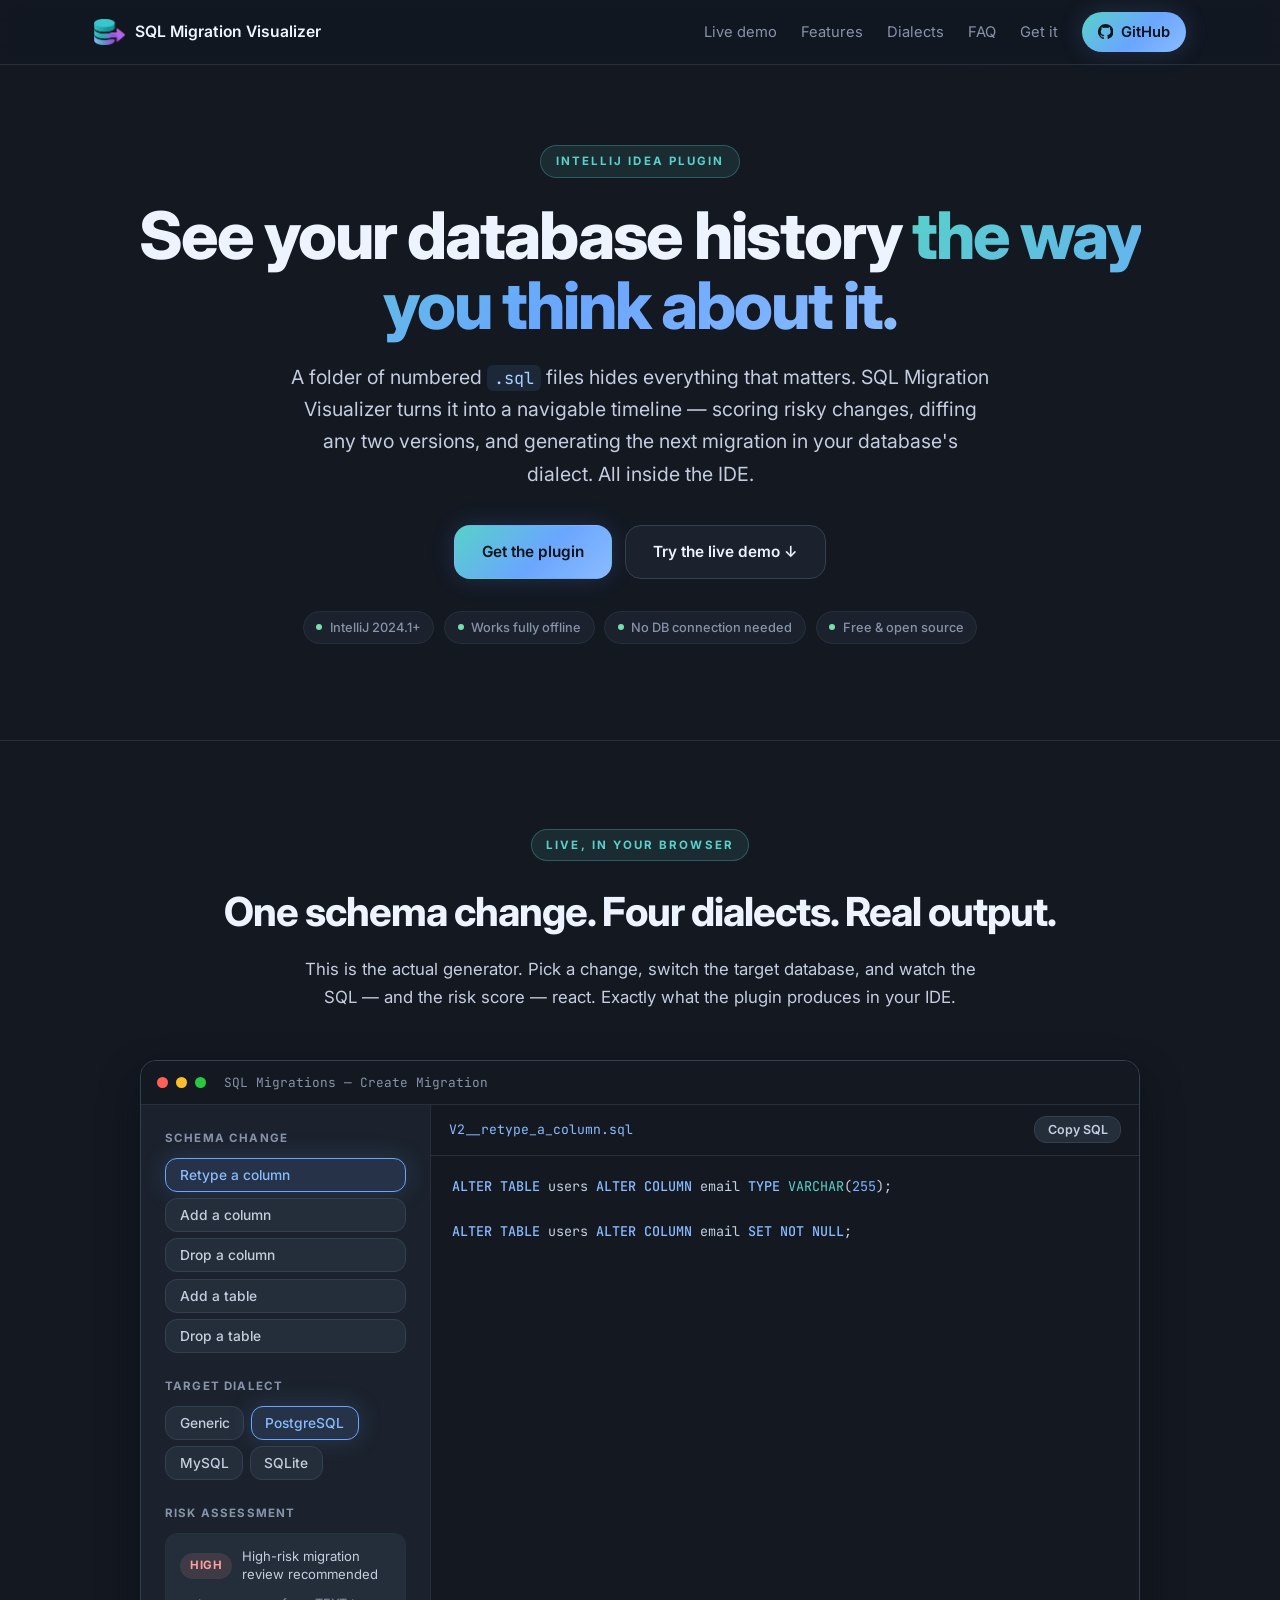
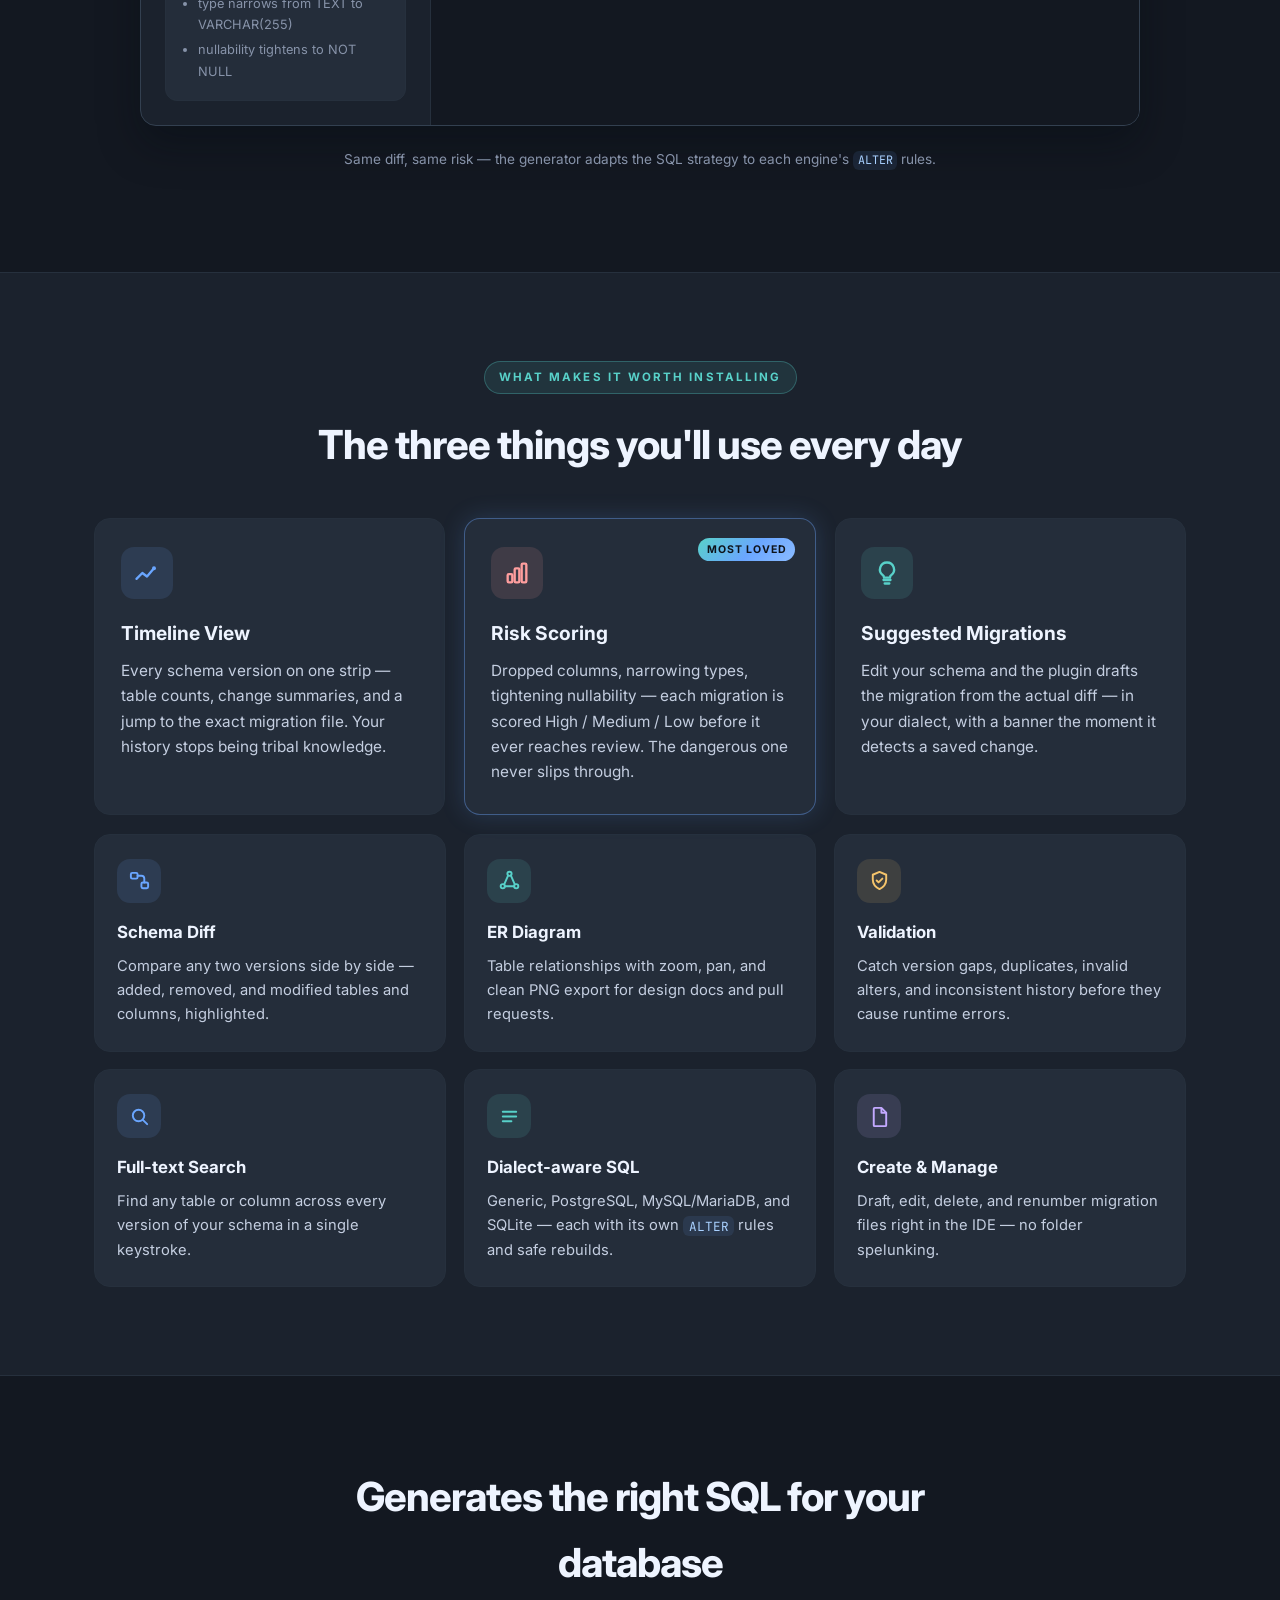
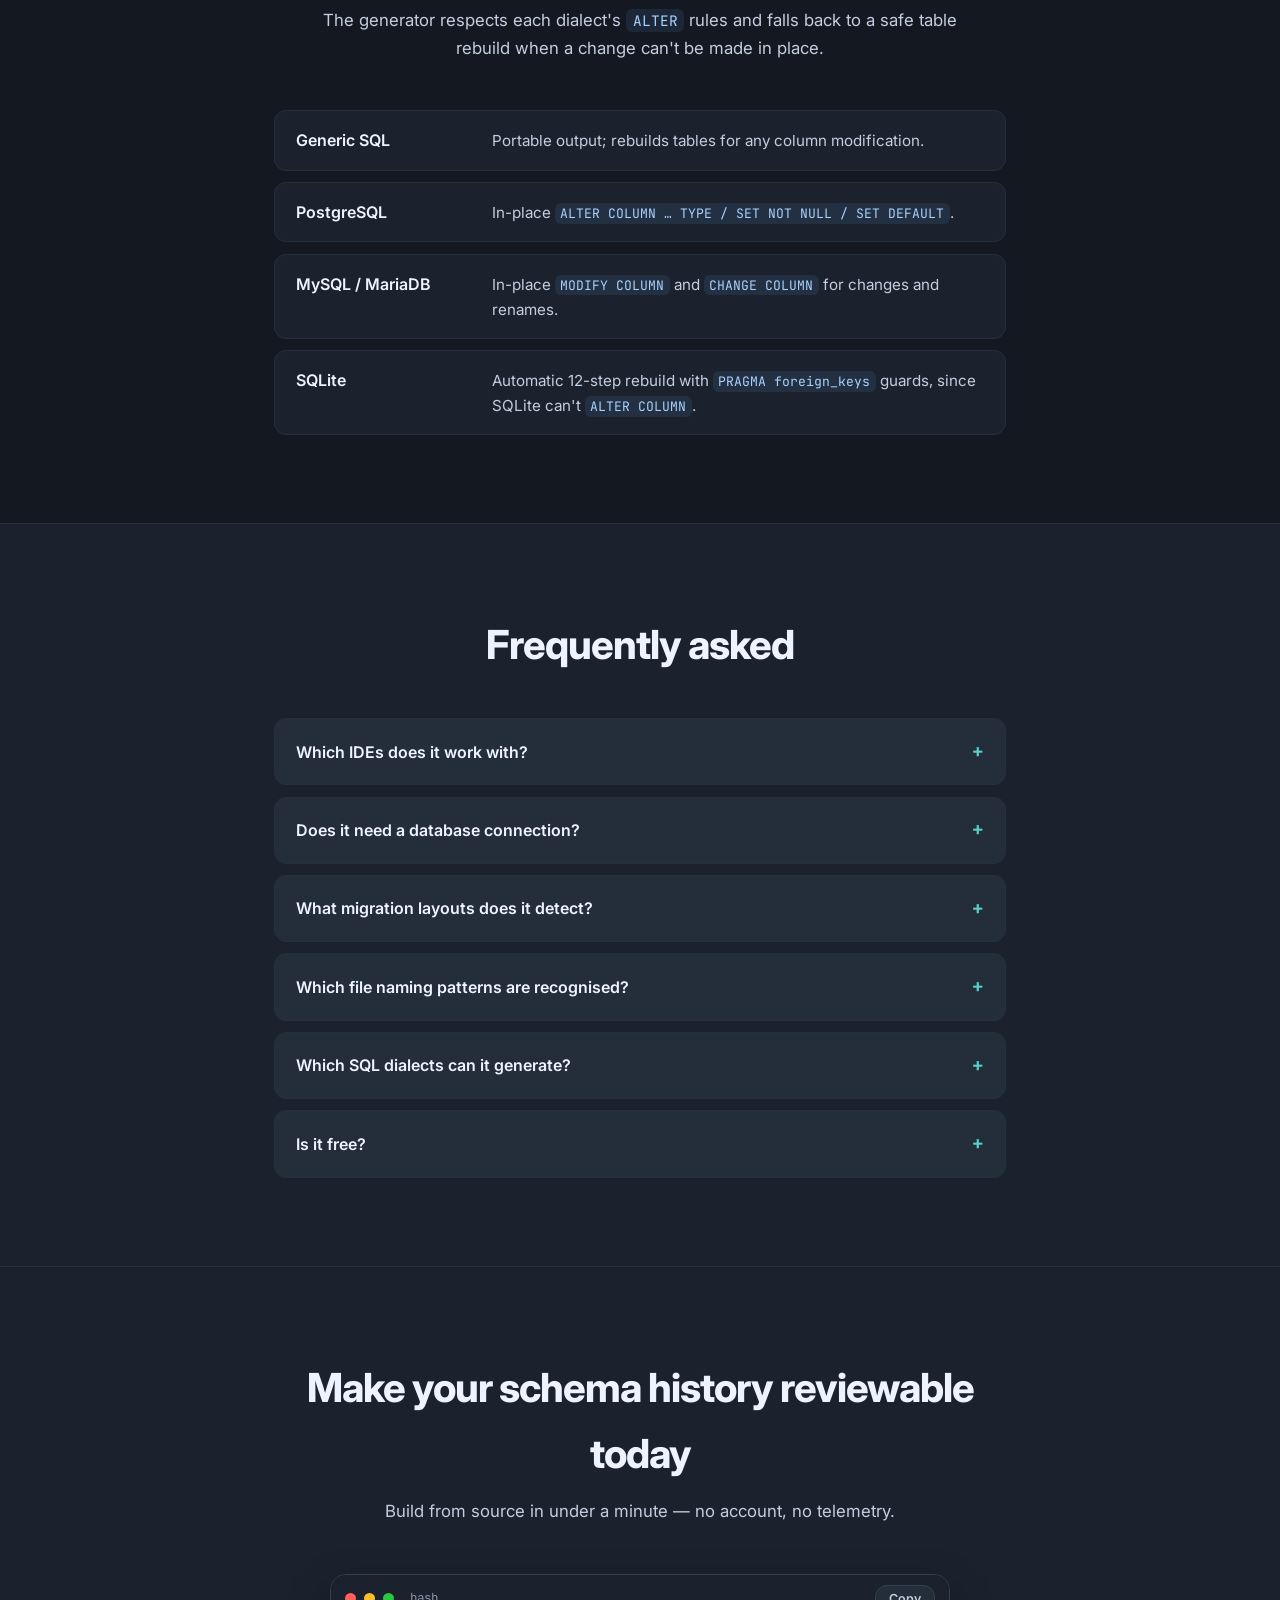
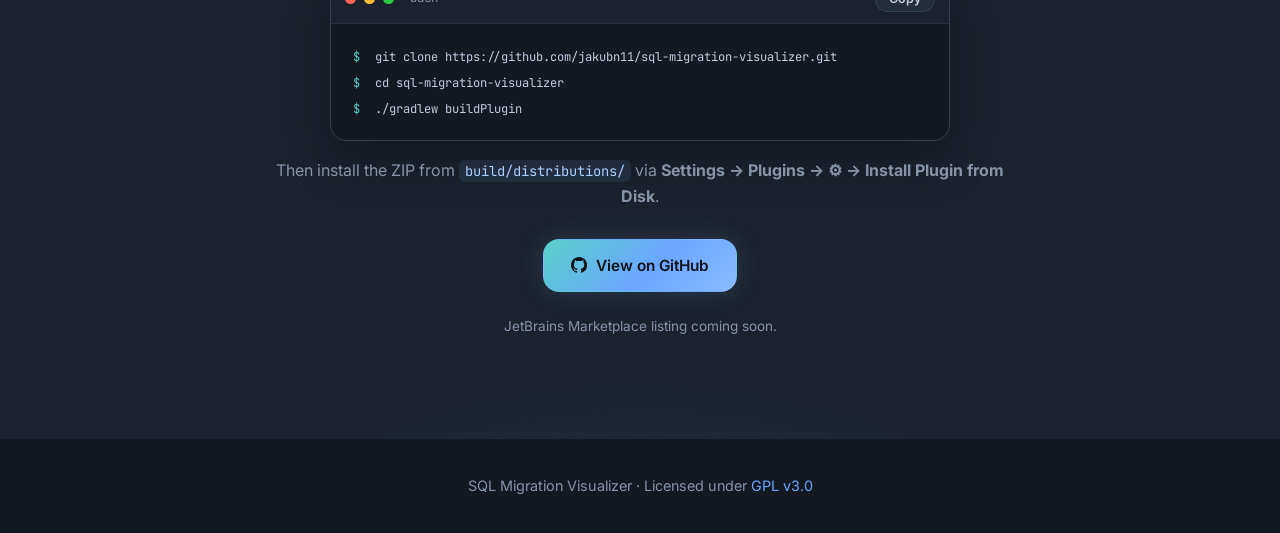
==== commit c72a52ce: "Make docs site mobile-responsive and polish layout - Fix nav cramping at narrow widths (brand text +" ====
--- a/docs/index.html
+++ b/docs/index.html
@@ -17,13 +17,14 @@
 <meta name="twitter:title" content="SQL Migration Visualizer">
 <meta name="twitter:description" content="See your database history inside IntelliJ IDEA — visual timeline, risk scoring, and dialect-aware migration generation.">
 <meta name="twitter:image" content="https://jakubn11.github.io/sql-migration-visualizer/og-image.png">
+<link rel="canonical" href="https://jakubn11.github.io/sql-migration-visualizer/">
 <link rel="icon" type="image/png" sizes="256x256" href="favicon.png?v=20260602">
 <link rel="shortcut icon" type="image/png" href="favicon.png?v=20260602">
 <link rel="apple-touch-icon" href="favicon.png?v=20260602">
 <link rel="preconnect" href="https://fonts.googleapis.com">
 <link rel="preconnect" href="https://fonts.gstatic.com" crossorigin>
 <link href="https://fonts.googleapis.com/css2?family=Inter:wght@400;500;600;700;800&family=JetBrains+Mono:wght@400;500;600&display=swap" rel="stylesheet">
-<link rel="stylesheet" href="styles.css?v=20260602f">
+<link rel="stylesheet" href="styles.css?v=20260602j">
 </head>
 <body>
 
@@ -48,10 +49,10 @@
   <div class="hero-glow" aria-hidden="true"></div>
   <div class="hero-content container">
     <span class="eyebrow">IntelliJ IDEA Plugin</span>
-    <h1>See your database history<br><span class="grad">the way you think about it.</span></h1>
+    <h1>See your database history <span class="grad">the way you think about it.</span></h1>
     <p class="lede">
       A folder of numbered <code>.sql</code> files hides everything that matters.
-      SQL Migration Visualizer turns it into a visual timeline — scoring risky changes,
+      SQL Migration Visualizer turns it into a navigable timeline — scoring risky changes,
       diffing any two versions, and generating the next migration in your database's dialect.
       All inside the IDE.
     </p>
@@ -197,51 +198,6 @@
         <h3>Create &amp; Manage</h3>
         <p>Draft, edit, delete, and renumber migration files right in the IDE — no folder spelunking.</p>
       </article>
-    </div>
-  </div>
-</section>
-
-<section id="screenshots" class="section">
-  <div class="container">
-    <span class="eyebrow center">See it in action</span>
-    <h2 class="section-title center">Inside the tool window</h2>
-    <p class="section-lede center">Docked at the bottom of your IDE — the timeline, diagrams, and risk signals where you already work.</p>
-
-    <div class="shot-grid">
-      <!-- To use a real capture, replace the .shot-placeholder div with:
-           <img class="shot-img" src="screenshots/timeline.png" alt="Timeline view"> -->
-      <figure class="shot">
-        <div class="shot-frame">
-          <div class="shot-bar"><span class="tl-dot"></span><span class="tl-dot"></span><span class="tl-dot"></span><span class="shot-label">SQL Migrations — Timeline</span></div>
-          <div class="shot-placeholder">
-            <svg viewBox="0 0 24 24" fill="none" aria-hidden="true"><path d="M3 17l5-5 4 3 6-7" stroke="currentColor" stroke-width="2" stroke-linecap="round" stroke-linejoin="round"/><circle cx="18" cy="8" r="1.7" fill="currentColor"/></svg>
-            <span>Timeline View</span>
-          </div>
-        </div>
-        <figcaption>Every schema version on one strip.</figcaption>
-      </figure>
-
-      <figure class="shot">
-        <div class="shot-frame">
-          <div class="shot-bar"><span class="tl-dot"></span><span class="tl-dot"></span><span class="tl-dot"></span><span class="shot-label">SQL Migrations — ER Diagram</span></div>
-          <div class="shot-placeholder">
-            <svg viewBox="0 0 24 24" fill="none" aria-hidden="true"><circle cx="12" cy="5" r="2.2" stroke="currentColor" stroke-width="2"/><circle cx="5" cy="18" r="2.2" stroke="currentColor" stroke-width="2"/><circle cx="19" cy="18" r="2.2" stroke="currentColor" stroke-width="2"/><path d="M10.5 7L6.5 16M13.5 7l4 9M7 18h10" stroke="currentColor" stroke-width="2" stroke-linecap="round"/></svg>
-            <span>ER Diagram</span>
-          </div>
-        </div>
-        <figcaption>Relationships with zoom, pan, and PNG export.</figcaption>
-      </figure>
-
-      <figure class="shot">
-        <div class="shot-frame">
-          <div class="shot-bar"><span class="tl-dot"></span><span class="tl-dot"></span><span class="tl-dot"></span><span class="shot-label">SQL Migrations — Validation</span></div>
-          <div class="shot-placeholder">
-            <svg viewBox="0 0 24 24" fill="none" aria-hidden="true"><path d="M12 3l7 3v5c0 4.5-3 8-7 10-4-2-7-5.5-7-10V6l7-3z" stroke="currentColor" stroke-width="2" stroke-linejoin="round"/><path d="M9 12l2 2 4-4" stroke="currentColor" stroke-width="2" stroke-linecap="round" stroke-linejoin="round"/></svg>
-            <span>Validation &amp; Risk</span>
-          </div>
-        </div>
-        <figcaption>Gaps, duplicates, and risky changes, flagged.</figcaption>
-      </figure>
     </div>
   </div>
 </section>
--- a/docs/styles.css
+++ b/docs/styles.css
@@ -44,6 +44,7 @@
   --sql-type: #58D1C9;
 
   --transition: 250ms cubic-bezier(0.4, 0, 0.2, 1);
+  --nav-h: 64px;
   --max-width: 1140px;
   --font-sans: 'Inter', -apple-system, BlinkMacSystemFont, 'Segoe UI', Roboto, sans-serif;
   --font-mono: 'JetBrains Mono', 'Fira Code', 'Cascadia Code', monospace;
@@ -58,7 +59,7 @@
 }
 
 * { box-sizing: border-box; }
-html { scroll-behavior: smooth; scroll-padding-top: 72px; }
+html { scroll-behavior: smooth; scroll-padding-top: calc(var(--nav-h) + 8px); }
 
 body {
   margin: 0;
@@ -68,6 +69,7 @@
   line-height: 1.65;
   -webkit-font-smoothing: antialiased;
   text-rendering: optimizeLegibility;
+  overflow-x: hidden;
 }
 
 a { color: var(--accent-primary); text-decoration: none; }
@@ -96,7 +98,7 @@
   -webkit-backdrop-filter: saturate(150%) blur(14px);
   border-bottom: 1px solid var(--border-subtle);
 }
-.nav-inner { display: flex; align-items: center; justify-content: space-between; height: 64px; }
+.nav-inner { display: flex; align-items: center; justify-content: space-between; height: var(--nav-h); }
 .brand { display: inline-flex; align-items: center; gap: 0.6rem; color: var(--text-primary); font-weight: 600; font-size: 0.98rem; }
 .brand:hover { text-decoration: none; }
 .brand-icon { height: 26px; width: auto; display: block; }
@@ -153,7 +155,7 @@
   padding: 0.36rem 0.9rem;
   border-radius: var(--radius-full);
 }
-.eyebrow.center { display: block; width: fit-content; margin: 0 auto 1.1rem; }
+.eyebrow.center { display: block; width: fit-content; max-width: 100%; margin: 0 auto 1.1rem; }
 
 .hero-content h1 {
   font-size: clamp(2.4rem, 5.6vw, 4.1rem);
@@ -235,7 +237,8 @@
 .tl-dot:nth-child(3) { background: #28C941; }
 .demo-titlebar-label { margin-left: 0.6rem; font-size: 0.8rem; color: var(--text-muted); font-family: var(--font-mono); }
 
-.demo-body { display: grid; grid-template-columns: 290px 1fr; min-height: 420px; }
+.demo-body { display: grid; grid-template-columns: 290px minmax(0, 1fr); min-height: 420px; }
+.demo-body > * { min-width: 0; }
 .demo-controls { padding: 1.5rem; border-right: 1px solid var(--border-subtle); display: flex; flex-direction: column; gap: 1.5rem; }
 .control-block { display: flex; flex-direction: column; gap: 0.6rem; }
 .control-label { font-size: 0.72rem; font-weight: 700; letter-spacing: 0.1em; text-transform: uppercase; color: var(--text-muted); }
@@ -321,7 +324,7 @@
 .hl-card h3 { font-size: 1.2rem; margin: 0 0 0.5rem; }
 .hl-card p { margin: 0; color: var(--text-secondary); font-size: 0.96rem; }
 
-.feature-grid { display: grid; grid-template-columns: repeat(auto-fit, minmax(290px, 1fr)); gap: 1.1rem; }
+.feature-grid { display: grid; grid-template-columns: repeat(auto-fit, minmax(min(100%, 290px), 1fr)); gap: 1.1rem; }
 .feature-card {
   background: var(--bg-tertiary);
   border: 1px solid var(--border-subtle);
@@ -404,31 +407,6 @@
 .footer-inner { text-align: center; color: var(--text-muted); font-size: 0.9rem; }
 .footer-inner p { margin: 0; }
 
-/* Screenshots */
-.shot-grid { display: grid; grid-template-columns: repeat(auto-fit, minmax(300px, 1fr)); gap: 1.4rem; margin-top: 2.5rem; }
-.shot { margin: 0; }
-.shot-frame {
-  border: 1px solid var(--border-default);
-  border-radius: var(--radius-xl);
-  overflow: hidden;
-  background: var(--bg-primary);
-  box-shadow: var(--shadow-md);
-}
-.shot-bar { display: flex; align-items: center; gap: 0.45rem; padding: 0.6rem 0.85rem; background: var(--bg-secondary); border-bottom: 1px solid var(--border-subtle); }
-.shot-label { margin-left: 0.5rem; font-family: var(--font-mono); font-size: 0.72rem; color: var(--text-muted); }
-.shot-placeholder {
-  display: flex; flex-direction: column; align-items: center; justify-content: center; gap: 0.7rem;
-  aspect-ratio: 16 / 10;
-  color: var(--text-muted);
-  background:
-    repeating-linear-gradient(45deg, transparent, transparent 11px, rgba(255,255,255,0.012) 11px, rgba(255,255,255,0.012) 22px),
-    var(--bg-tertiary);
-}
-.shot-placeholder svg { width: 38px; height: 38px; color: var(--accent-secondary); opacity: 0.85; }
-.shot-placeholder span { font-size: 0.92rem; font-weight: 600; color: var(--text-secondary); }
-.shot-img { display: block; width: 100%; height: auto; }
-.shot figcaption { margin-top: 0.8rem; color: var(--text-secondary); font-size: 0.92rem; text-align: center; }
-
 /* FAQ */
 .faq-list { margin-top: 2.5rem; display: flex; flex-direction: column; gap: 0.7rem; }
 .faq-item {
@@ -479,14 +457,62 @@
 /* Responsive */
 @media (max-width: 880px) {
   .hl-grid { grid-template-columns: 1fr; }
-  .demo-body { grid-template-columns: 1fr; }
+  .demo-body { grid-template-columns: minmax(0, 1fr); }
   .demo-controls { border-right: none; border-bottom: 1px solid var(--border-subtle); }
   .seg-vertical { flex-direction: row; }
 }
 @media (max-width: 640px) {
-  .nav-links { gap: 1rem; font-size: 0.85rem; }
-  .nav-links a:not(.nav-gh):not([href="#demo"]) { display: none; }
-  .hero-content { padding: 3rem 1.5rem 4rem; }
+  :root { --nav-h: 58px; }
+  .nav-inner { gap: 0.6rem; }
+  .nav-links { gap: 0.7rem; font-size: 0.85rem; }
+  .nav-links a:not(.nav-gh) { display: none; }
+  .nav-gh { padding: 0.42rem 0.85rem; }
+  .brand { font-size: 0.92rem; min-width: 0; flex: 1; }
+  .brand span { white-space: nowrap; overflow: hidden; text-overflow: ellipsis; }
+  .brand-icon { height: 24px; }
+  .hero-content { padding: 3rem 1.25rem 4rem; }
+  .hero-content h1 { margin: 1.1rem 0 1.1rem; }
+  .lede { font-size: 1rem; margin-bottom: 1.8rem; }
   .section { padding: 3.5rem 0; }
-  .dialect-row { grid-template-columns: 1fr; gap: 0.35rem; }
-}
+  .section-lede { font-size: 0.98rem; margin-bottom: 2.2rem; }
+  .container { padding: 0 1.25rem; }
+  .dialect-row { grid-template-columns: 1fr; gap: 0.35rem; padding: 0.95rem 1.1rem; }
+  .eyebrow.center, .eyebrow { letter-spacing: 0.12em; }
+  h1, .section-title, .hl-card h3, .feature-card h3 { overflow-wrap: break-word; }
+  .cta-row .btn { width: 100%; text-align: center; }
+  .demo-titlebar-label { font-size: 0.72rem; }
+  .demo-controls { padding: 1.2rem; gap: 1.2rem; }
+  .seg-chip { padding: 0.7rem 1rem; font-size: 0.9rem; min-height: 44px; }
+  .copy-btn { padding: 0.5rem 0.95rem; min-height: 36px; }
+  .output-head { padding: 0.6rem 0.95rem; }
+  .sql-pane { font-size: 0.78rem; padding: 1rem 1.1rem; }
+  .hl-grid { margin-top: 2rem; gap: 1rem; }
+  .hl-card { padding: 1.4rem 1.3rem; }
+  .hl-card h3 { font-size: 1.1rem; }
+  .hl-featured .hl-tag { top: 0.95rem; right: 0.95rem; }
+  .feature-grid { gap: 0.9rem; }
+  .feature-card { padding: 1.3rem 1.2rem; }
+  .faq-list { margin-top: 2rem; }
+  .faq-item { padding: 0 1.1rem; }
+  .faq-item summary { padding: 0.95rem 0; font-size: 0.96rem; }
+  .terminal-body { padding: 1rem 1.1rem; font-size: 0.8rem; }
+}
+@media (max-width: 420px) {
+  :root { --nav-h: 54px; }
+  .container { padding: 0 1rem; }
+  .hero-content { padding: 2.4rem 1rem 3.2rem; }
+  .section { padding: 3rem 0; }
+  .meta-row { gap: 0.4rem; }
+  .badge { font-size: 0.74rem; padding: 0.28rem 0.7rem; }
+  .seg-chip { padding: 0.65rem 0.9rem; font-size: 0.86rem; }
+  .demo-controls { padding: 1rem; gap: 1rem; }
+  .demo-titlebar { padding: 0.6rem 0.85rem; }
+  .hl-card { padding: 1.2rem 1.1rem; }
+  .feature-card { padding: 1.15rem 1rem; }
+  .sql-pane { font-size: 0.72rem; padding: 0.9rem 1rem; }
+  .terminal-body { font-size: 0.76rem; padding: 0.9rem 1rem; }
+  .brand { font-size: 0.85rem; }
+}
+@media (max-width: 340px) {
+  .brand span { display: none; }
+}
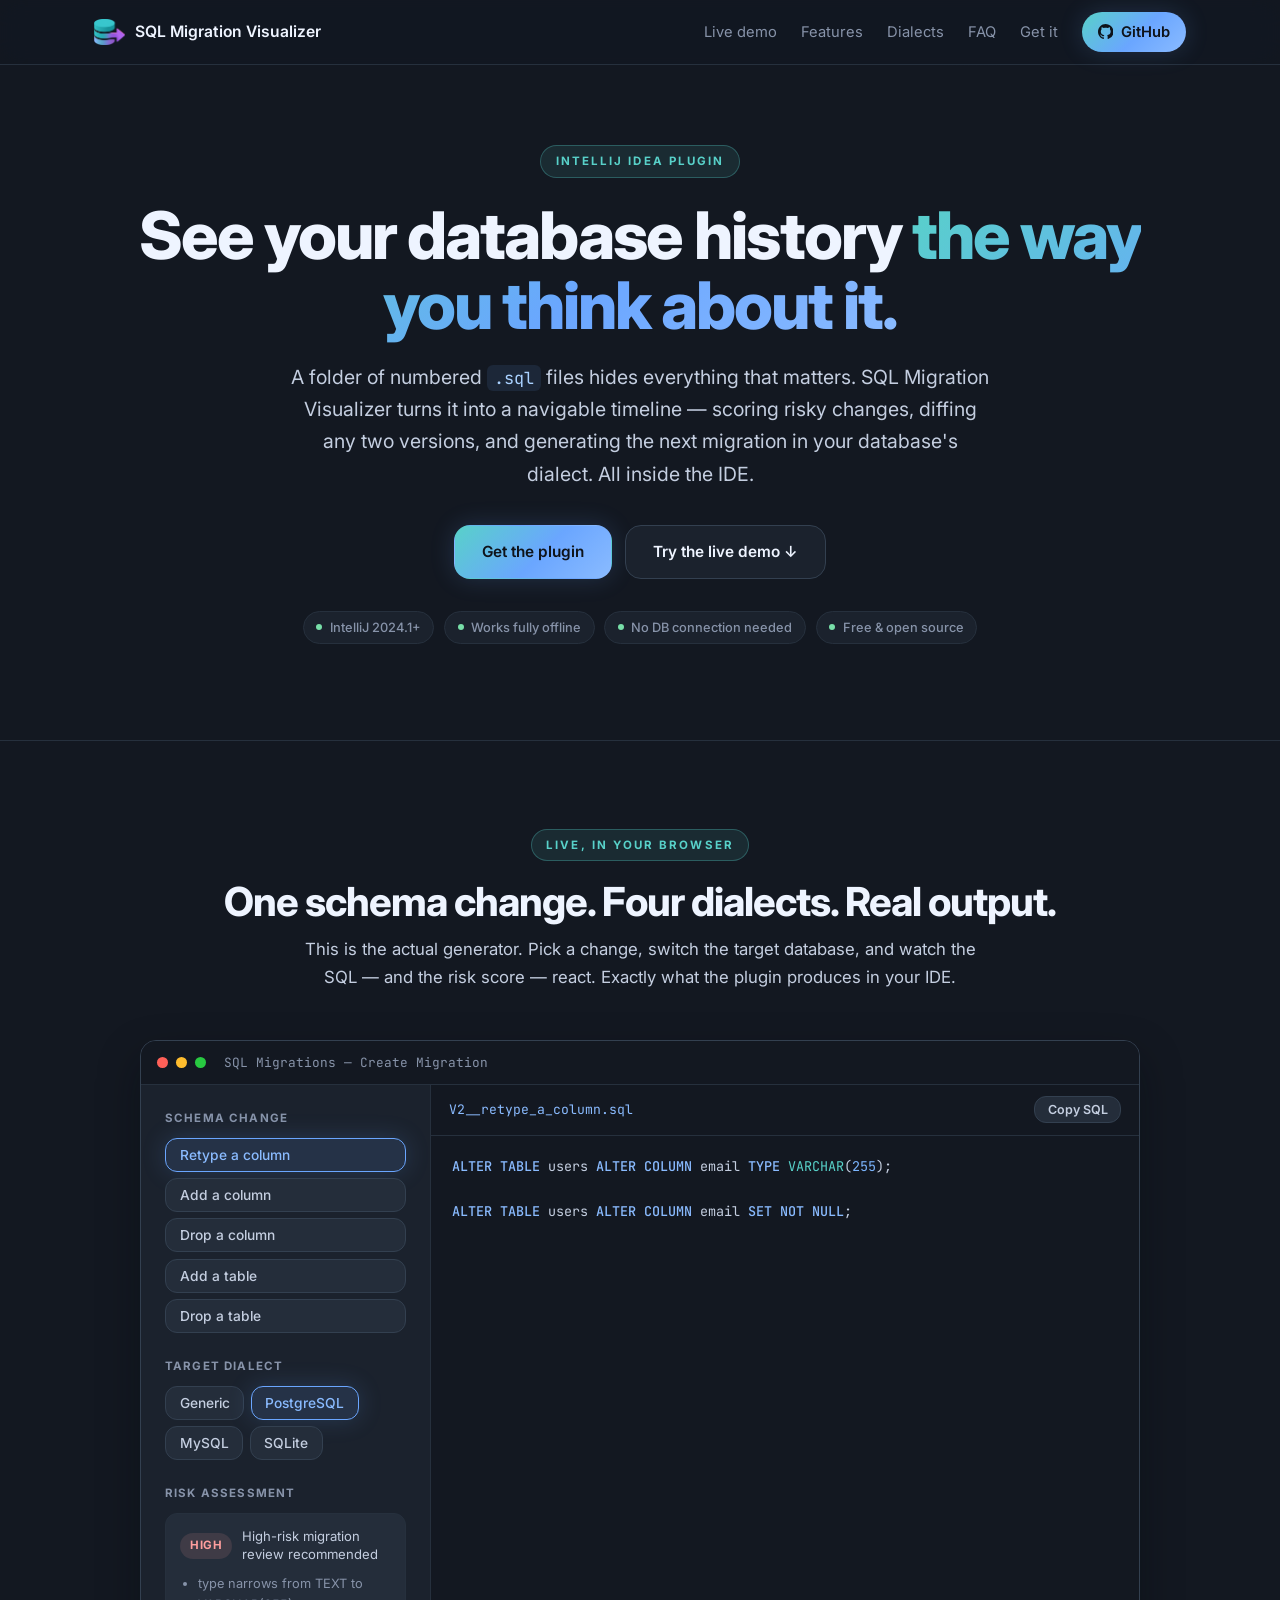
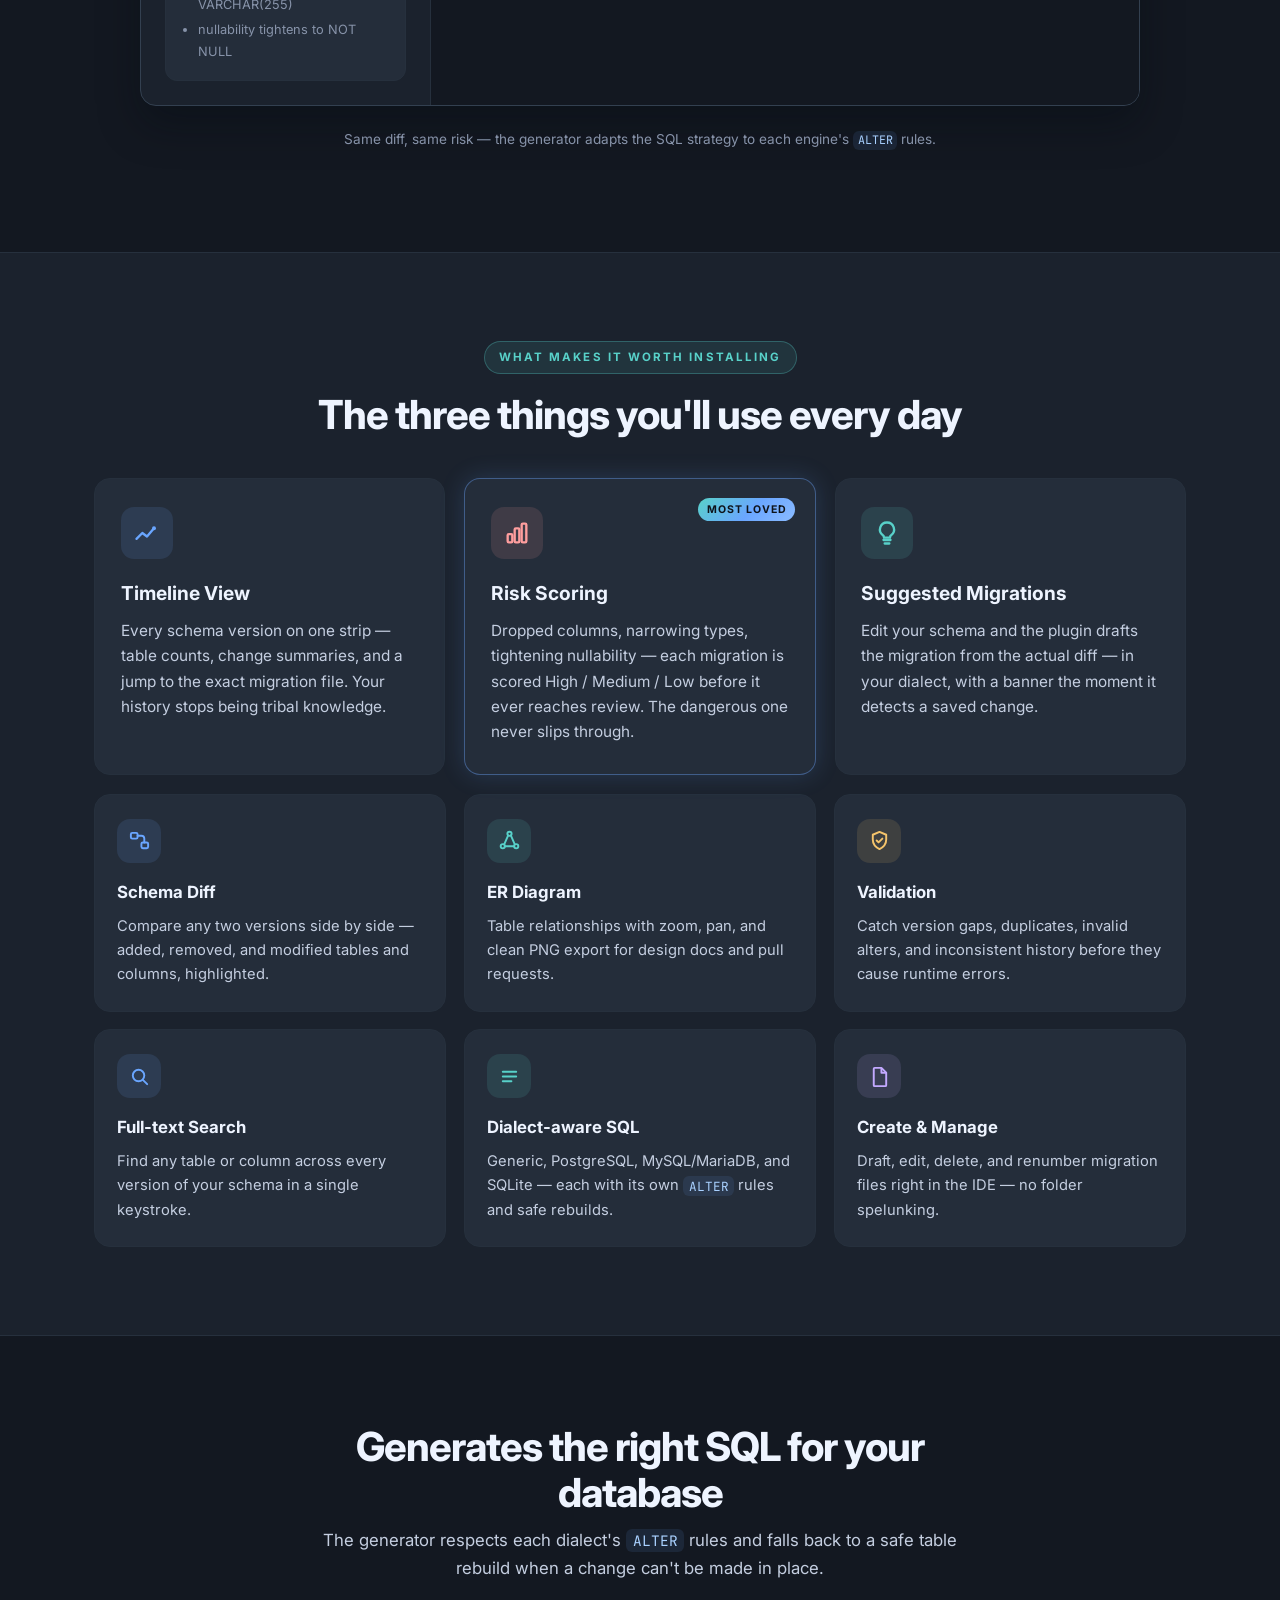
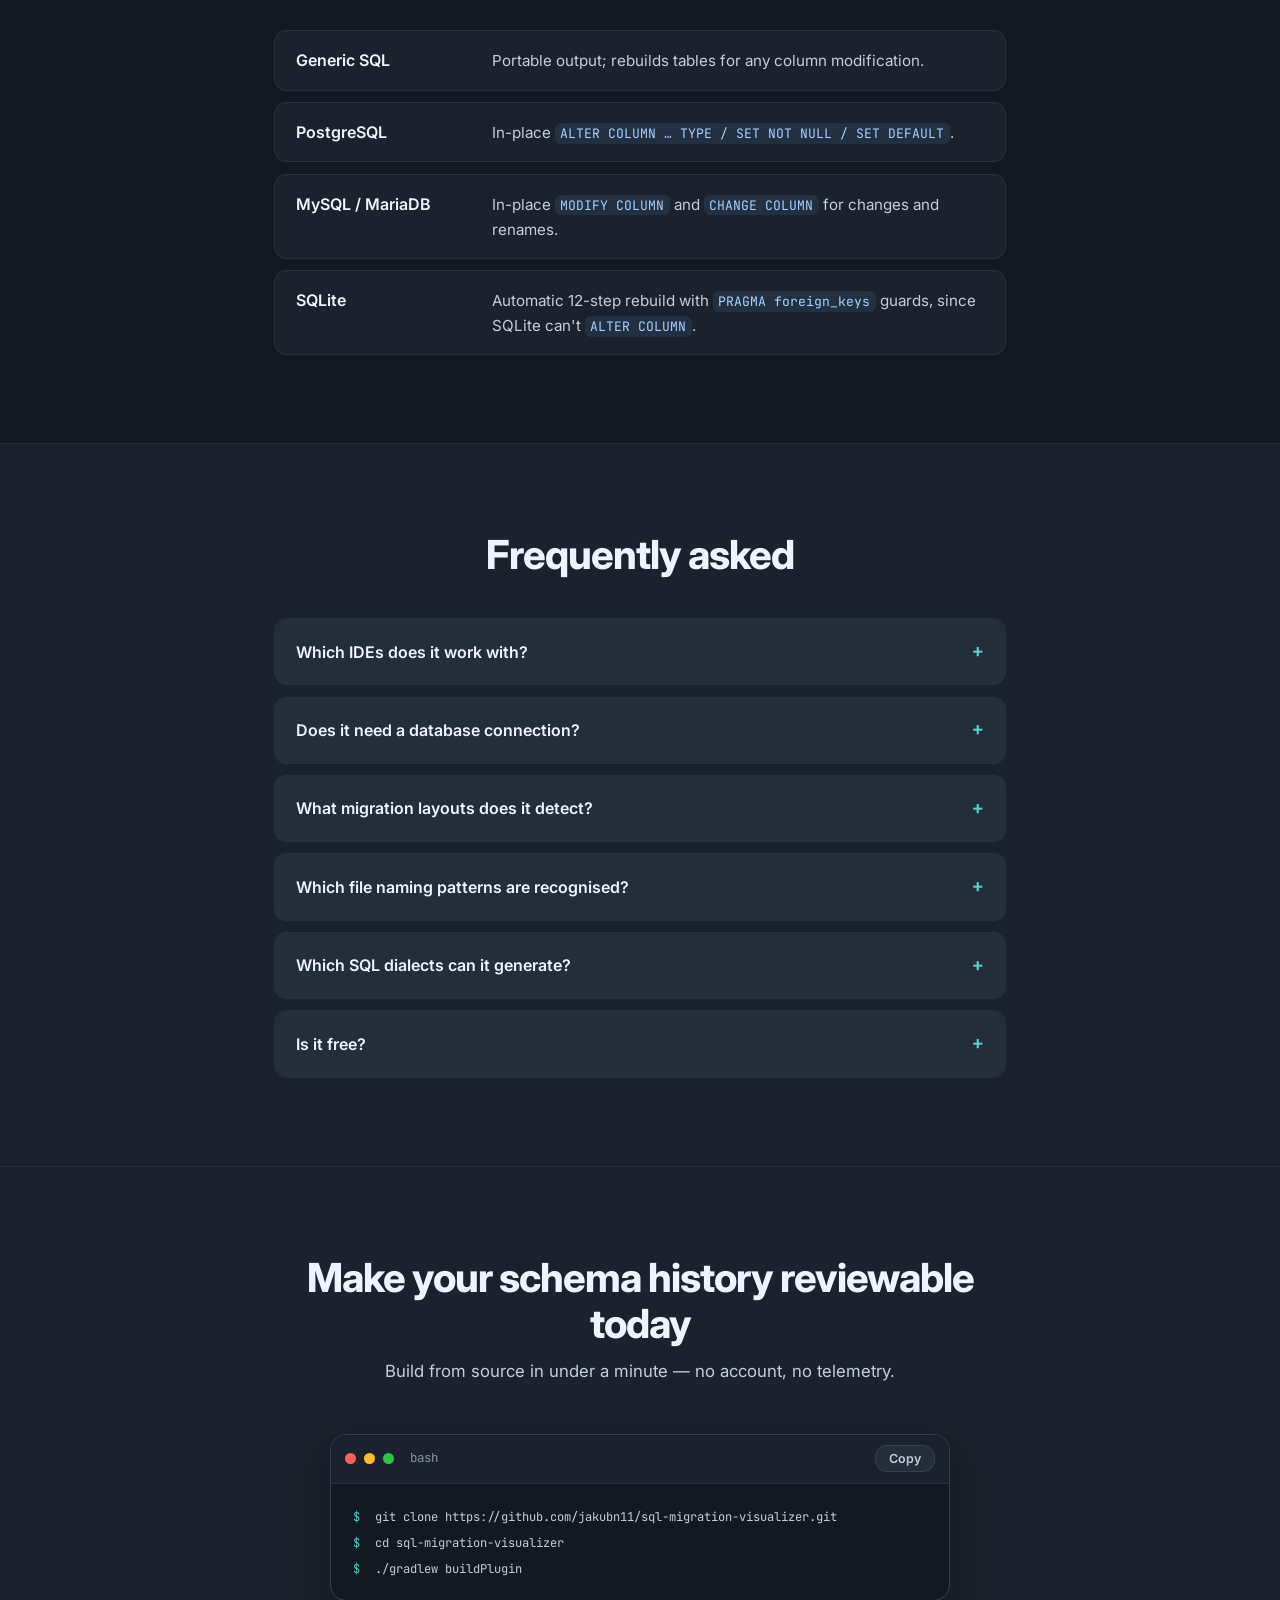
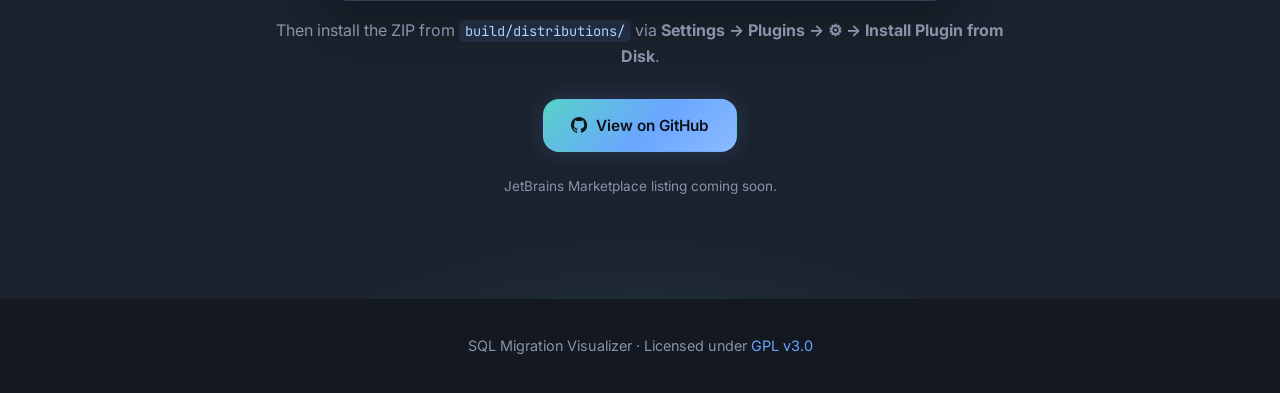
==== commit 6293ae08: "Tighten section-title line-height so wrapped headings don't gap" ====
--- a/docs/index.html
+++ b/docs/index.html
@@ -24,7 +24,7 @@
 <link rel="preconnect" href="https://fonts.googleapis.com">
 <link rel="preconnect" href="https://fonts.gstatic.com" crossorigin>
 <link href="https://fonts.googleapis.com/css2?family=Inter:wght@400;500;600;700;800&family=JetBrains+Mono:wght@400;500;600&display=swap" rel="stylesheet">
-<link rel="stylesheet" href="styles.css?v=20260602j">
+<link rel="stylesheet" href="styles.css?v=20260602k">
 </head>
 <body>
 
--- a/docs/styles.css
+++ b/docs/styles.css
@@ -212,7 +212,7 @@
 /* Sections */
 .section { padding: 5.5rem 0; border-bottom: 1px solid var(--border-subtle); }
 .section-alt { background: var(--bg-secondary); }
-.section-title { font-size: clamp(1.7rem, 3.2vw, 2.5rem); margin: 0 0 0.7rem; letter-spacing: -0.025em; font-weight: 750; }
+.section-title { font-size: clamp(1.7rem, 3.2vw, 2.5rem); line-height: 1.15; margin: 0 0 0.7rem; letter-spacing: -0.025em; font-weight: 750; }
 .section-lede { color: var(--text-secondary); margin: 0 auto 3rem; font-size: 1.05rem; max-width: 680px; }
 
 /* ===== Interactive demo ===== */
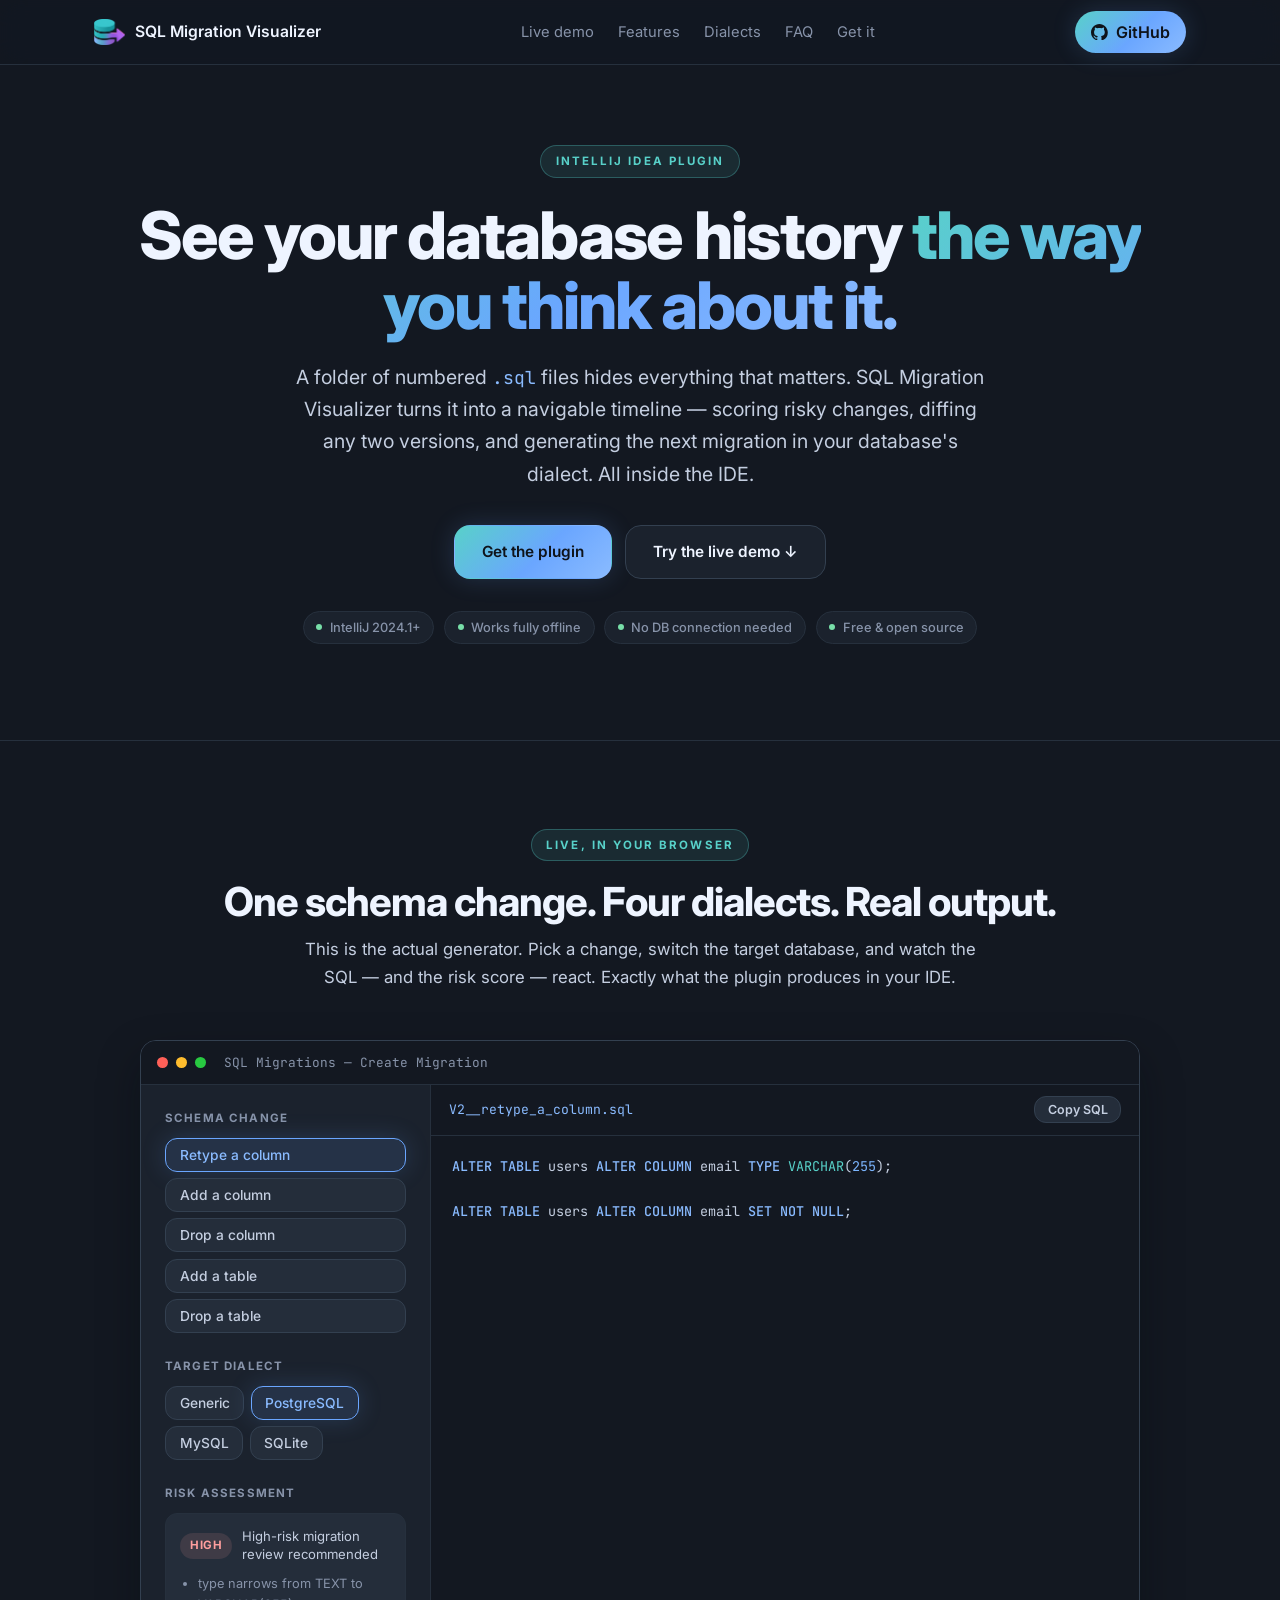
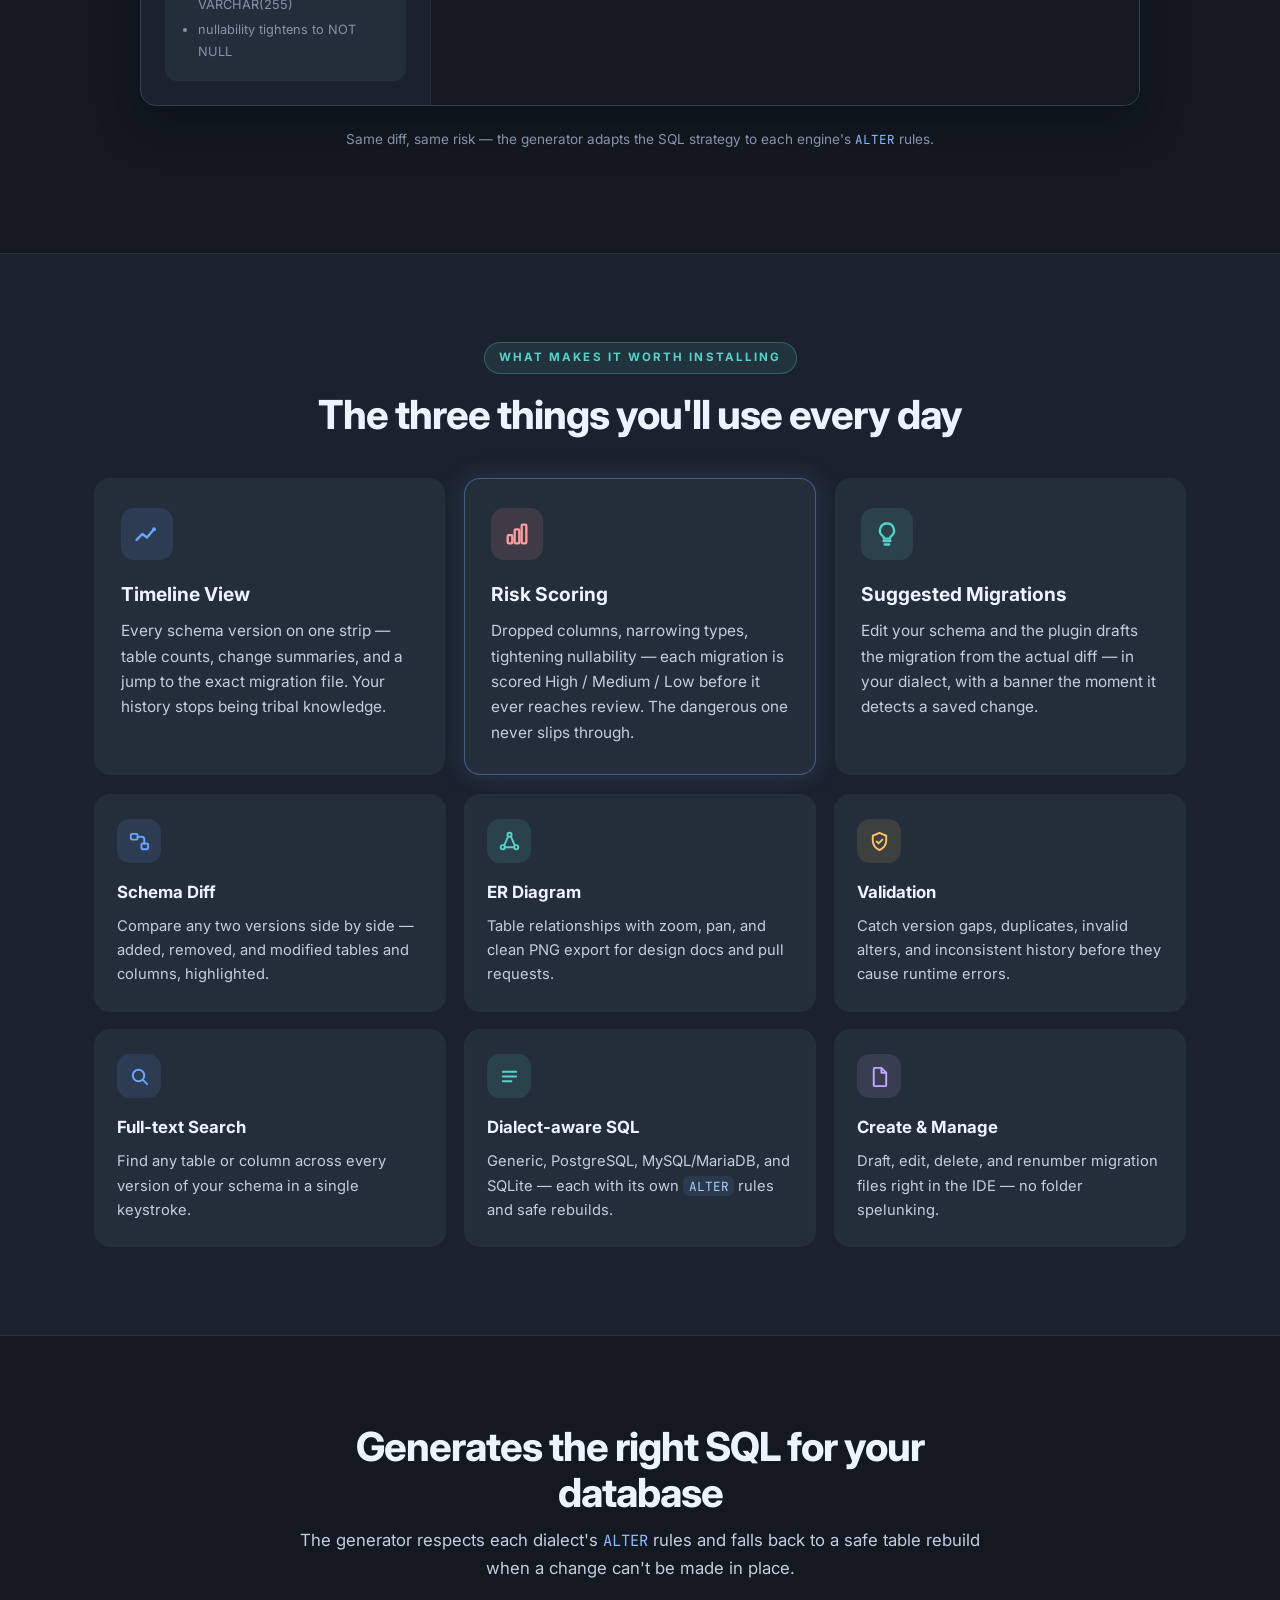
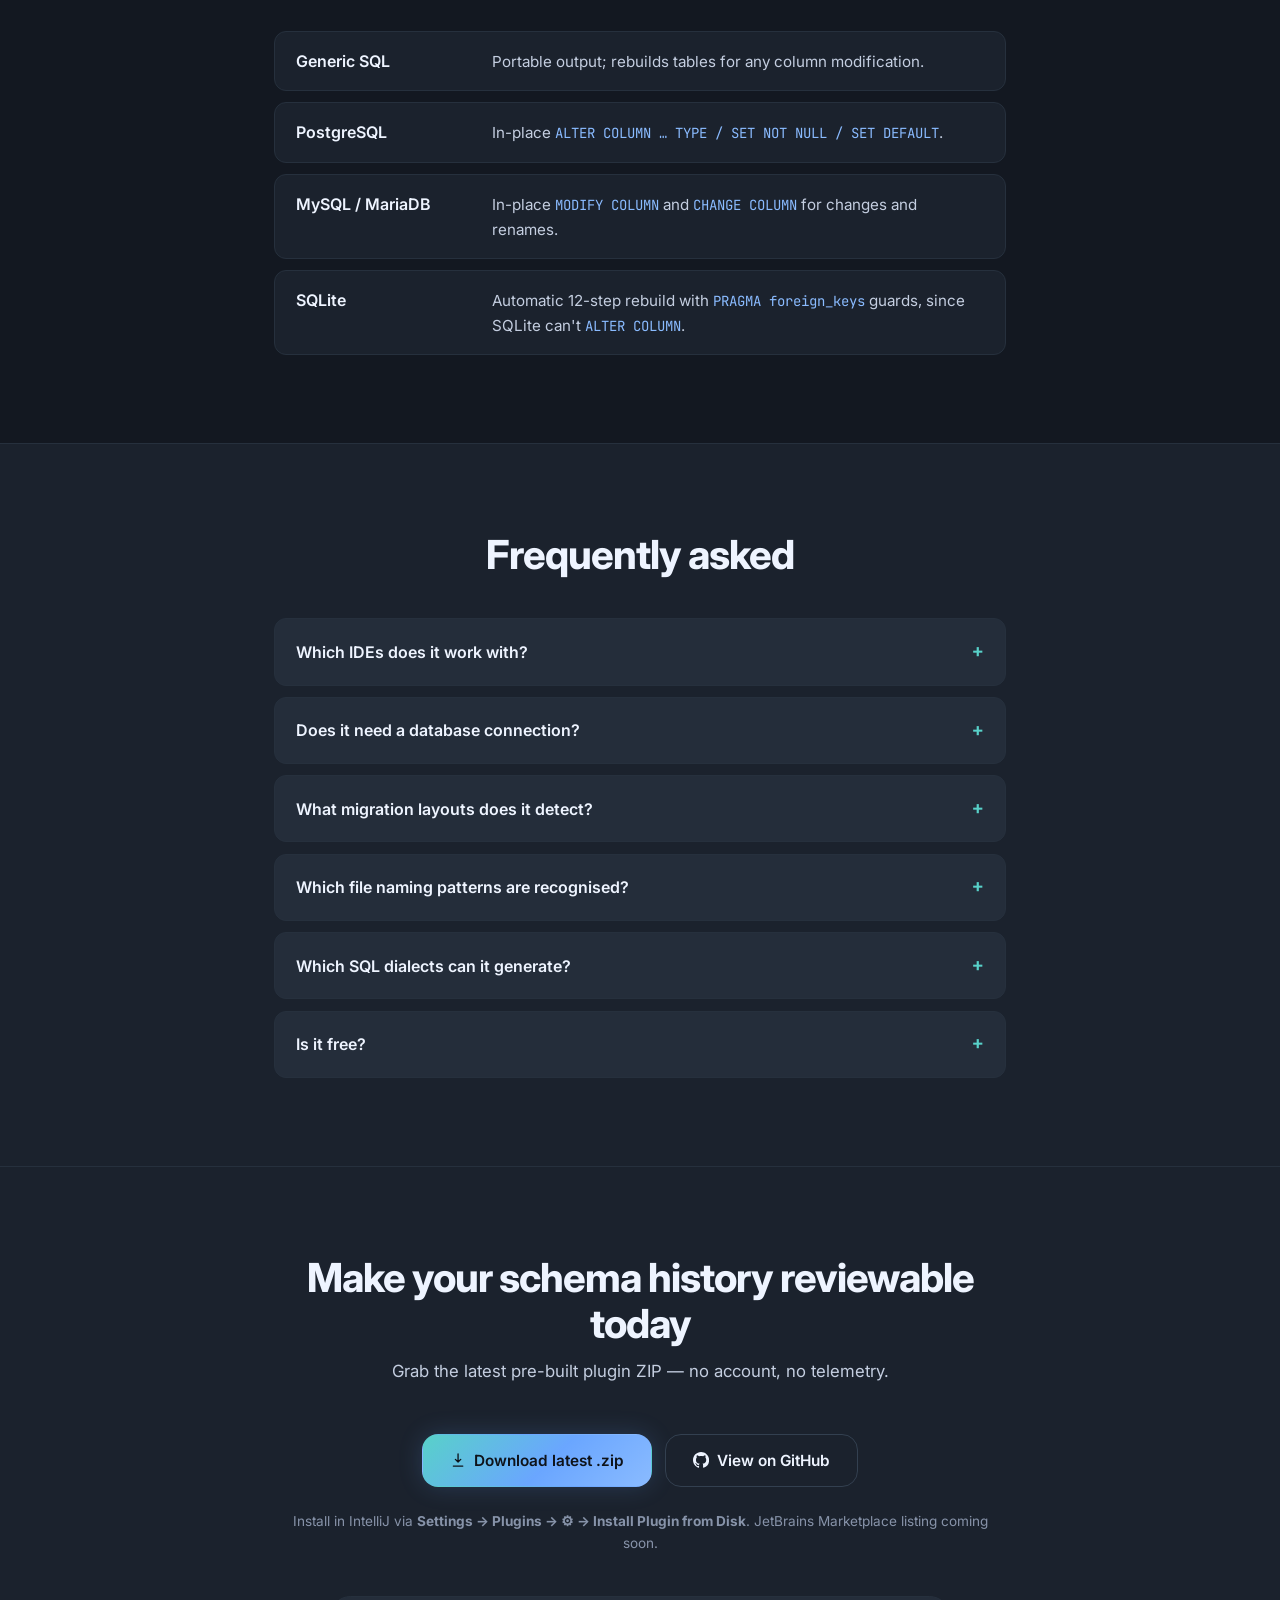
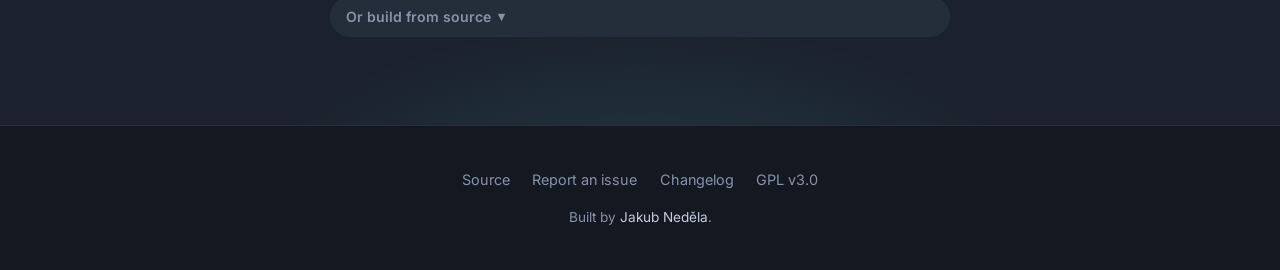
==== commit 06506c95: "Polish docs site: release CTA, mobile nav, star count, footer (v1.5.0) - Add "Download latest .zip" " ====
--- a/docs/index.html
+++ b/docs/index.html
@@ -21,10 +21,11 @@
 <link rel="icon" type="image/png" sizes="256x256" href="favicon.png?v=20260602">
 <link rel="shortcut icon" type="image/png" href="favicon.png?v=20260602">
 <link rel="apple-touch-icon" href="favicon.png?v=20260602">
+<link rel="manifest" href="site.webmanifest">
 <link rel="preconnect" href="https://fonts.googleapis.com">
 <link rel="preconnect" href="https://fonts.gstatic.com" crossorigin>
 <link href="https://fonts.googleapis.com/css2?family=Inter:wght@400;500;600;700;800&family=JetBrains+Mono:wght@400;500;600&display=swap" rel="stylesheet">
-<link rel="stylesheet" href="styles.css?v=20260602k">
+<link rel="stylesheet" href="styles.css?v=20260602m">
 </head>
 <body>
 
@@ -40,8 +41,8 @@
       <a href="#dialects">Dialects</a>
       <a href="#faq">FAQ</a>
       <a href="#install">Get it</a>
-      <a class="nav-gh has-ico" href="https://github.com/jakubn11/sql-migration-visualizer" target="_blank" rel="noopener"><svg class="gh-ico" viewBox="0 0 16 16" fill="currentColor" aria-hidden="true"><path d="M8 0C3.58 0 0 3.58 0 8c0 3.54 2.29 6.53 5.47 7.59.4.07.55-.17.55-.38 0-.19-.01-.82-.01-1.49-2.01.37-2.53-.49-2.69-.94-.09-.23-.48-.94-.82-1.13-.28-.15-.68-.52-.01-.53.63-.01 1.08.58 1.23.82.72 1.21 1.87.87 2.33.66.07-.52.28-.87.51-1.07-1.78-.2-3.64-.89-3.64-3.95 0-.87.31-1.59.82-2.15-.08-.2-.36-1.02.08-2.12 0 0 .67-.21 2.2.82.64-.18 1.32-.27 2-.27.68 0 1.36.09 2 .27 1.53-1.04 2.2-.82 2.2-.82.44 1.1.16 1.92.08 2.12.51.56.82 1.27.82 2.15 0 3.07-1.87 3.75-3.65 3.95.29.25.54.73.54 1.48 0 1.07-.01 1.93-.01 2.2 0 .21.15.46.55.38A8.013 8.013 0 0016 8c0-4.42-3.58-8-8-8z"/></svg>GitHub</a>
-    </div>
+    </div>
+    <a class="nav-gh has-ico" href="https://github.com/jakubn11/sql-migration-visualizer" target="_blank" rel="noopener"><svg class="gh-ico" viewBox="0 0 16 16" fill="currentColor" aria-hidden="true"><path d="M8 0C3.58 0 0 3.58 0 8c0 3.54 2.29 6.53 5.47 7.59.4.07.55-.17.55-.38 0-.19-.01-.82-.01-1.49-2.01.37-2.53-.49-2.69-.94-.09-.23-.48-.94-.82-1.13-.28-.15-.68-.52-.01-.53.63-.01 1.08.58 1.23.82.72 1.21 1.87.87 2.33.66.07-.52.28-.87.51-1.07-1.78-.2-3.64-.89-3.64-3.95 0-.87.31-1.59.82-2.15-.08-.2-.36-1.02.08-2.12 0 0 .67-.21 2.2.82.64-.18 1.32-.27 2-.27.68 0 1.36.09 2 .27 1.53-1.04 2.2-.82 2.2-.82.44 1.1.16 1.92.08 2.12.51.56.82 1.27.82 2.15 0 3.07-1.87 3.75-3.65 3.95.29.25.54.73.54 1.48 0 1.07-.01 1.93-.01 2.2 0 .21.15.46.55.38A8.013 8.013 0 0016 8c0-4.42-3.58-8-8-8z"/></svg>GitHub<span class="gh-stars" data-gh-stars hidden aria-label="GitHub stars"></span></a>
   </div>
 </nav>
 
@@ -141,7 +142,6 @@
         <div class="hl-icon icon-rose">
           <svg viewBox="0 0 24 24" fill="none" aria-hidden="true"><rect x="4" y="13" width="4" height="7" rx="1" stroke="currentColor" stroke-width="2"/><rect x="10" y="8" width="4" height="12" rx="1" stroke="currentColor" stroke-width="2"/><rect x="16" y="4" width="4" height="16" rx="1" stroke="currentColor" stroke-width="2"/></svg>
         </div>
-        <span class="hl-tag">Most loved</span>
         <h3>Risk Scoring</h3>
         <p>Dropped columns, narrowing types, tightening nullability — each migration is scored High / Medium / Low before it ever reaches review. The dangerous one never slips through.</p>
       </article>
@@ -250,31 +250,45 @@
 <section id="install" class="section section-cta">
   <div class="container narrow center">
     <h2 class="section-title">Make your schema history reviewable today</h2>
-    <p class="section-lede">Build from source in under a minute — no account, no telemetry.</p>
-    <div class="terminal">
-      <div class="terminal-bar">
-        <span class="tl-dot"></span><span class="tl-dot"></span><span class="tl-dot"></span>
-        <span class="terminal-label">bash</span>
-        <button class="copy-btn" id="copyInstall" type="button">Copy</button>
-      </div>
-      <pre class="terminal-body"><code id="installCmd"><span class="prompt">$</span> git clone https://github.com/jakubn11/sql-migration-visualizer.git
+    <p class="section-lede">Grab the latest pre-built plugin ZIP — no account, no telemetry.</p>
+    <div class="cta-row center">
+      <a class="btn btn-primary has-ico" href="https://github.com/jakubn11/sql-migration-visualizer/releases/latest" target="_blank" rel="noopener">
+        <svg class="gh-ico" viewBox="0 0 24 24" fill="none" aria-hidden="true"><path d="M12 3v12m0 0l-4-4m4 4l4-4M5 21h14" stroke="currentColor" stroke-width="2" stroke-linecap="round" stroke-linejoin="round"/></svg>
+        Download latest .zip
+      </a>
+      <a class="btn btn-ghost has-ico" href="https://github.com/jakubn11/sql-migration-visualizer" target="_blank" rel="noopener"><svg class="gh-ico" viewBox="0 0 16 16" fill="currentColor" aria-hidden="true"><path d="M8 0C3.58 0 0 3.58 0 8c0 3.54 2.29 6.53 5.47 7.59.4.07.55-.17.55-.38 0-.19-.01-.82-.01-1.49-2.01.37-2.53-.49-2.69-.94-.09-.23-.48-.94-.82-1.13-.28-.15-.68-.52-.01-.53.63-.01 1.08.58 1.23.82.72 1.21 1.87.87 2.33.66.07-.52.28-.87.51-1.07-1.78-.2-3.64-.89-3.64-3.95 0-.87.31-1.59.82-2.15-.08-.2-.36-1.02.08-2.12 0 0 .67-.21 2.2.82.64-.18 1.32-.27 2-.27.68 0 1.36.09 2 .27 1.53-1.04 2.2-.82 2.2-.82.44 1.1.16 1.92.08 2.12.51.56.82 1.27.82 2.15 0 3.07-1.87 3.75-3.65 3.95.29.25.54.73.54 1.48 0 1.07-.01 1.93-.01 2.2 0 .21.15.46.55.38A8.013 8.013 0 0016 8c0-4.42-3.58-8-8-8z"/></svg>View on GitHub<span class="gh-stars" data-gh-stars hidden aria-label="GitHub stars"></span></a>
+    </div>
+    <p class="muted small">Install in IntelliJ via <strong>Settings → Plugins → ⚙ → Install Plugin from Disk</strong>. JetBrains Marketplace listing coming soon.</p>
+
+    <details class="build-source">
+      <summary>Or build from source</summary>
+      <div class="terminal">
+        <div class="terminal-bar">
+          <span class="tl-dot"></span><span class="tl-dot"></span><span class="tl-dot"></span>
+          <span class="terminal-label">bash</span>
+          <button class="copy-btn" id="copyInstall" type="button">Copy</button>
+        </div>
+        <pre class="terminal-body"><code id="installCmd"><span class="prompt">$</span> git clone https://github.com/jakubn11/sql-migration-visualizer.git
 <span class="prompt">$</span> cd sql-migration-visualizer
 <span class="prompt">$</span> ./gradlew buildPlugin</code></pre>
-    </div>
-    <p class="muted">Then install the ZIP from <code>build/distributions/</code> via <strong>Settings → Plugins → ⚙ → Install Plugin from Disk</strong>.</p>
-    <div class="cta-row center">
-      <a class="btn btn-primary has-ico" href="https://github.com/jakubn11/sql-migration-visualizer" target="_blank" rel="noopener"><svg class="gh-ico" viewBox="0 0 16 16" fill="currentColor" aria-hidden="true"><path d="M8 0C3.58 0 0 3.58 0 8c0 3.54 2.29 6.53 5.47 7.59.4.07.55-.17.55-.38 0-.19-.01-.82-.01-1.49-2.01.37-2.53-.49-2.69-.94-.09-.23-.48-.94-.82-1.13-.28-.15-.68-.52-.01-.53.63-.01 1.08.58 1.23.82.72 1.21 1.87.87 2.33.66.07-.52.28-.87.51-1.07-1.78-.2-3.64-.89-3.64-3.95 0-.87.31-1.59.82-2.15-.08-.2-.36-1.02.08-2.12 0 0 .67-.21 2.2.82.64-.18 1.32-.27 2-.27.68 0 1.36.09 2 .27 1.53-1.04 2.2-.82 2.2-.82.44 1.1.16 1.92.08 2.12.51.56.82 1.27.82 2.15 0 3.07-1.87 3.75-3.65 3.95.29.25.54.73.54 1.48 0 1.07-.01 1.93-.01 2.2 0 .21.15.46.55.38A8.013 8.013 0 0016 8c0-4.42-3.58-8-8-8z"/></svg>View on GitHub</a>
-    </div>
-    <p class="muted small">JetBrains Marketplace listing coming soon.</p>
+      </div>
+      <p class="muted small">Then load the ZIP from <code>build/distributions/</code>.</p>
+    </details>
   </div>
 </section>
 
 <footer class="footer">
   <div class="container footer-inner">
-    <p>SQL Migration Visualizer · Licensed under <a href="https://github.com/jakubn11/sql-migration-visualizer/blob/main/LICENSE" target="_blank" rel="noopener">GPL v3.0</a></p>
+    <nav class="footer-links" aria-label="Footer">
+      <a href="https://github.com/jakubn11/sql-migration-visualizer" target="_blank" rel="noopener">Source</a>
+      <a href="https://github.com/jakubn11/sql-migration-visualizer/issues/new" target="_blank" rel="noopener">Report an issue</a>
+      <a href="https://github.com/jakubn11/sql-migration-visualizer/blob/main/CHANGELOG.md" target="_blank" rel="noopener">Changelog</a>
+      <a href="https://github.com/jakubn11/sql-migration-visualizer/blob/main/LICENSE" target="_blank" rel="noopener">GPL v3.0</a>
+    </nav>
+    <p class="footer-credit">Built by <a href="https://github.com/jakubn11" target="_blank" rel="noopener">Jakub Neděla</a>.</p>
   </div>
 </footer>
 
-<script src="demo.js?v=20260602f"></script>
+<script src="demo.js?v=20260602g"></script>
 </body>
 </html>
--- a/docs/styles.css
+++ b/docs/styles.css
@@ -59,7 +59,7 @@
 }
 
 * { box-sizing: border-box; }
-html { scroll-behavior: smooth; scroll-padding-top: calc(var(--nav-h) + 8px); }
+html { scroll-behavior: smooth; scroll-padding-top: var(--nav-h); }
 
 body {
   margin: 0;
@@ -82,6 +82,17 @@
   padding: 0.12em 0.42em;
   border-radius: 6px;
   color: var(--accent-tertiary);
+}
+/* Softer inline code inside body prose — no chip background, just colored monospace. */
+.lede code,
+.section-lede code,
+.faq-item p code,
+.dialect-note code,
+.muted code {
+  background: transparent;
+  padding: 0;
+  color: var(--text-accent);
+  font-size: 0.92em;
 }
 
 .container { max-width: var(--max-width); margin: 0 auto; padding: 0 1.5rem; }
@@ -130,6 +141,23 @@
   box-shadow: 0 0 30px rgba(106, 166, 255, 0.42);
 }
 
+.gh-stars {
+  display: inline-flex;
+  align-items: center;
+  gap: 0.22rem;
+  margin-left: 0.5rem;
+  padding: 0.1rem 0.45rem;
+  font-size: 0.78em;
+  font-weight: 700;
+  line-height: 1.2;
+  border-radius: var(--radius-full);
+  background: rgba(14, 19, 26, 0.22);
+  color: inherit;
+}
+.gh-stars[hidden] { display: none; }
+.gh-stars::before { content: "★"; font-size: 0.95em; line-height: 1; }
+.btn-ghost .gh-stars { background: var(--bg-tertiary); color: var(--text-secondary); }
+
 /* Hero */
 .hero { position: relative; overflow: hidden; border-bottom: 1px solid var(--border-subtle); }
 .hero-glow {
@@ -403,9 +431,48 @@
 .muted.small { font-size: 0.85rem; margin-top: 1.4rem; }
 
 /* Footer */
-.footer { padding: 2.2rem 0; }
-.footer-inner { text-align: center; color: var(--text-muted); font-size: 0.9rem; }
+.footer { padding: 2.6rem 0; border-top: 1px solid var(--border-subtle); }
+.footer-inner { text-align: center; color: var(--text-muted); font-size: 0.9rem; display: flex; flex-direction: column; align-items: center; gap: 0.9rem; }
 .footer-inner p { margin: 0; }
+.footer-links { display: flex; flex-wrap: wrap; justify-content: center; gap: 0.4rem 1.4rem; }
+.footer-links a { color: var(--text-muted); }
+.footer-links a:hover { color: var(--text-primary); text-decoration: none; }
+.footer-credit { font-size: 0.85rem; }
+.footer-credit a { color: var(--text-secondary); }
+.footer-credit a:hover { color: var(--text-primary); }
+
+/* "Or build from source" disclosure */
+.build-source { margin-top: 2.6rem; text-align: left; max-width: 620px; margin-left: auto; margin-right: auto; }
+.build-source > summary {
+  list-style: none;
+  cursor: pointer;
+  display: inline-flex;
+  align-items: center;
+  gap: 0.4rem;
+  padding: 0.5rem 0.95rem;
+  margin: 0 auto;
+  font-size: 0.88rem;
+  font-weight: 600;
+  color: var(--text-muted);
+  background: var(--bg-tertiary);
+  border: 1px solid var(--border-subtle);
+  border-radius: var(--radius-full);
+  transition: color var(--transition), border-color var(--transition);
+  text-align: center;
+}
+.build-source > summary::-webkit-details-marker { display: none; }
+.build-source > summary::marker { content: ""; }
+.build-source > summary::after {
+  content: "▾";
+  font-size: 0.82rem;
+  transition: transform var(--transition);
+}
+.build-source[open] > summary::after { transform: rotate(180deg); }
+.build-source > summary:hover { color: var(--text-primary); border-color: var(--border-default); }
+.build-source .terminal { margin-top: 1.2rem; }
+.build-source > .muted { text-align: center; margin-top: 0.9rem; }
+/* center the summary inside the disclosure */
+.section-cta .build-source { display: flex; flex-direction: column; align-items: center; }
 
 /* FAQ */
 .faq-list { margin-top: 2.5rem; display: flex; flex-direction: column; gap: 0.7rem; }
@@ -428,6 +495,7 @@
   justify-content: space-between;
 }
 .faq-item summary::-webkit-details-marker { display: none; }
+.faq-item summary::marker { content: ""; }
 .faq-item summary::after {
   content: "+";
   font-family: var(--font-mono);
@@ -464,12 +532,25 @@
 @media (max-width: 640px) {
   :root { --nav-h: 58px; }
   .nav-inner { gap: 0.6rem; }
-  .nav-links { gap: 0.7rem; font-size: 0.85rem; }
-  .nav-links a:not(.nav-gh) { display: none; }
-  .nav-gh { padding: 0.42rem 0.85rem; }
-  .brand { font-size: 0.92rem; min-width: 0; flex: 1; }
-  .brand span { white-space: nowrap; overflow: hidden; text-overflow: ellipsis; }
-  .brand-icon { height: 24px; }
+  .nav-links {
+    flex: 1;
+    min-width: 0;
+    gap: 1.1rem;
+    font-size: 0.85rem;
+    overflow-x: auto;
+    overflow-y: hidden;
+    scrollbar-width: none;
+    -ms-overflow-style: none;
+    padding: 0 0.1rem;
+    -webkit-mask-image: linear-gradient(90deg, transparent, #000 10%, #000 90%, transparent);
+            mask-image: linear-gradient(90deg, transparent, #000 10%, #000 90%, transparent);
+  }
+  .nav-links::-webkit-scrollbar { display: none; }
+  .nav-links a { white-space: nowrap; flex-shrink: 0; }
+  .nav-gh { padding: 0.42rem 0.85rem; flex-shrink: 0; }
+  .brand { font-size: 0.92rem; min-width: 0; flex-shrink: 0; }
+  .brand span { display: none; }
+  .brand-icon { height: 26px; }
   .hero-content { padding: 3rem 1.25rem 4rem; }
   .hero-content h1 { margin: 1.1rem 0 1.1rem; }
   .lede { font-size: 1rem; margin-bottom: 1.8rem; }
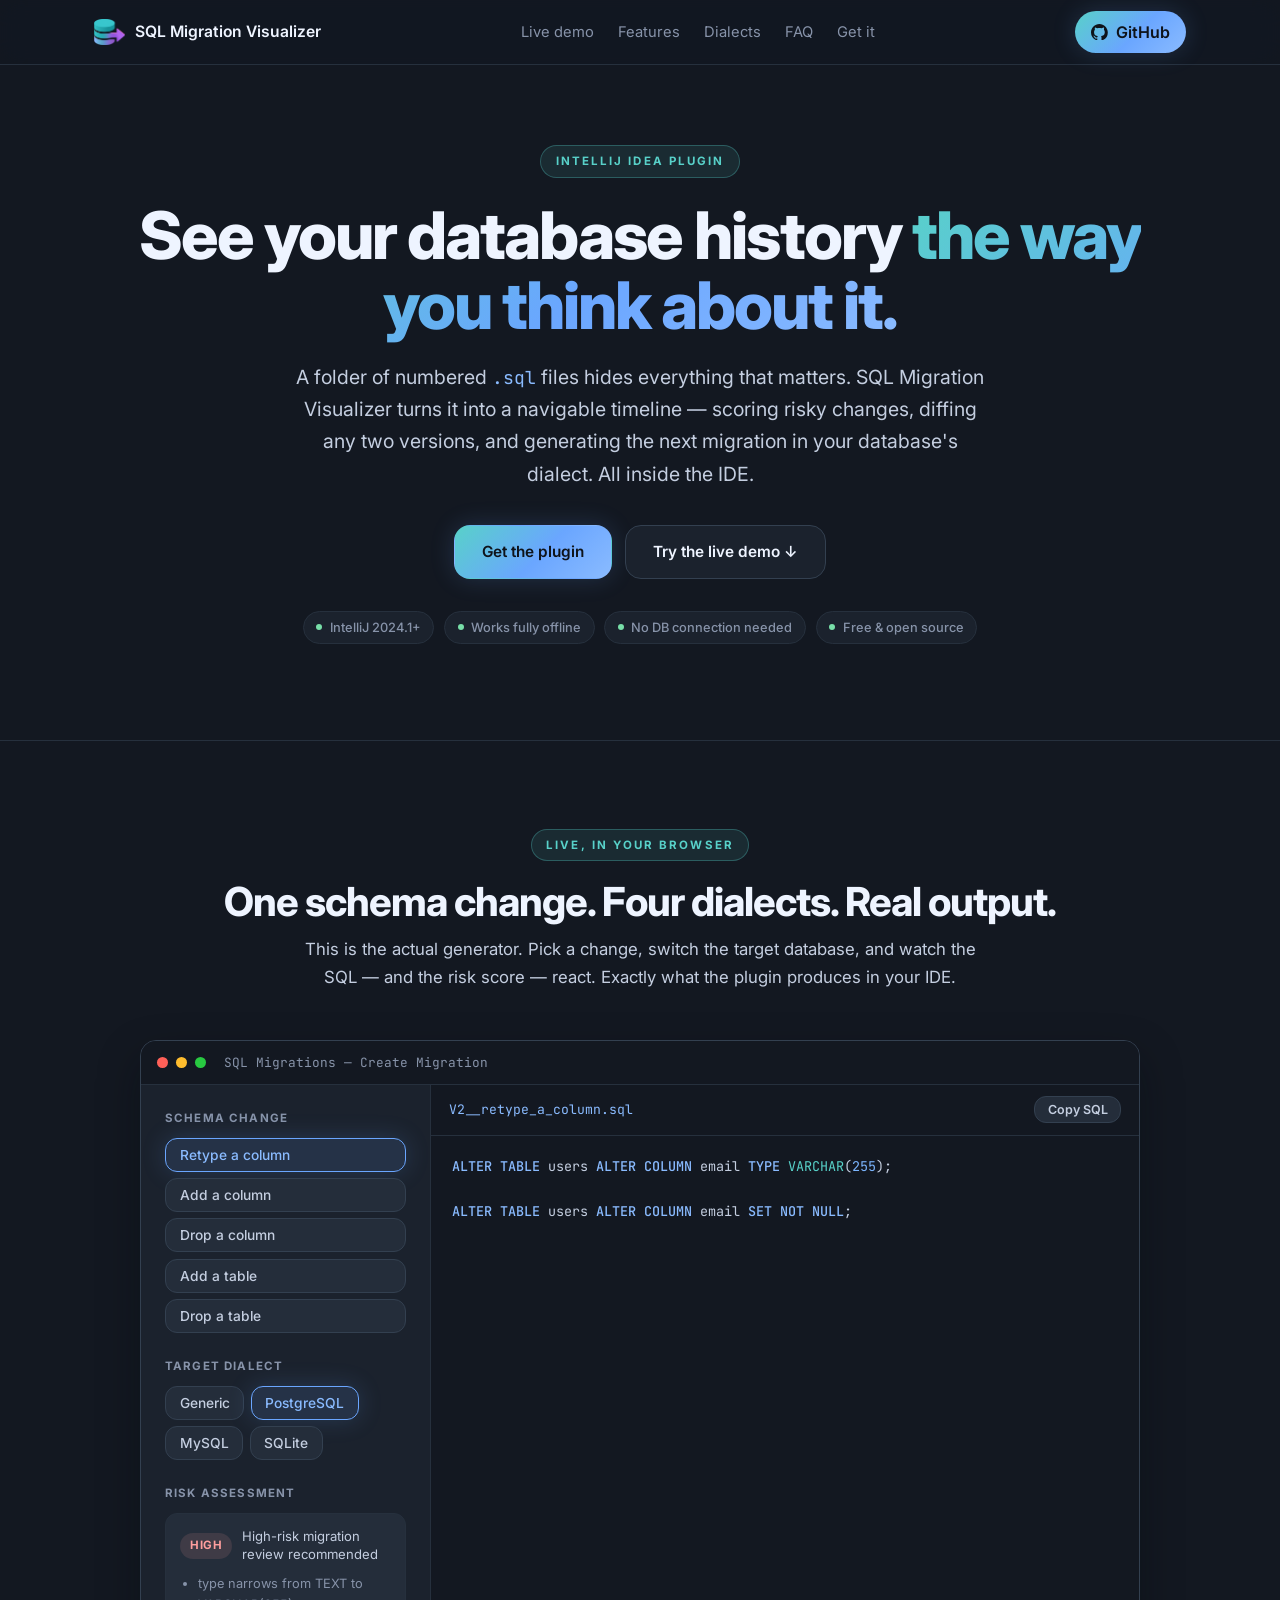
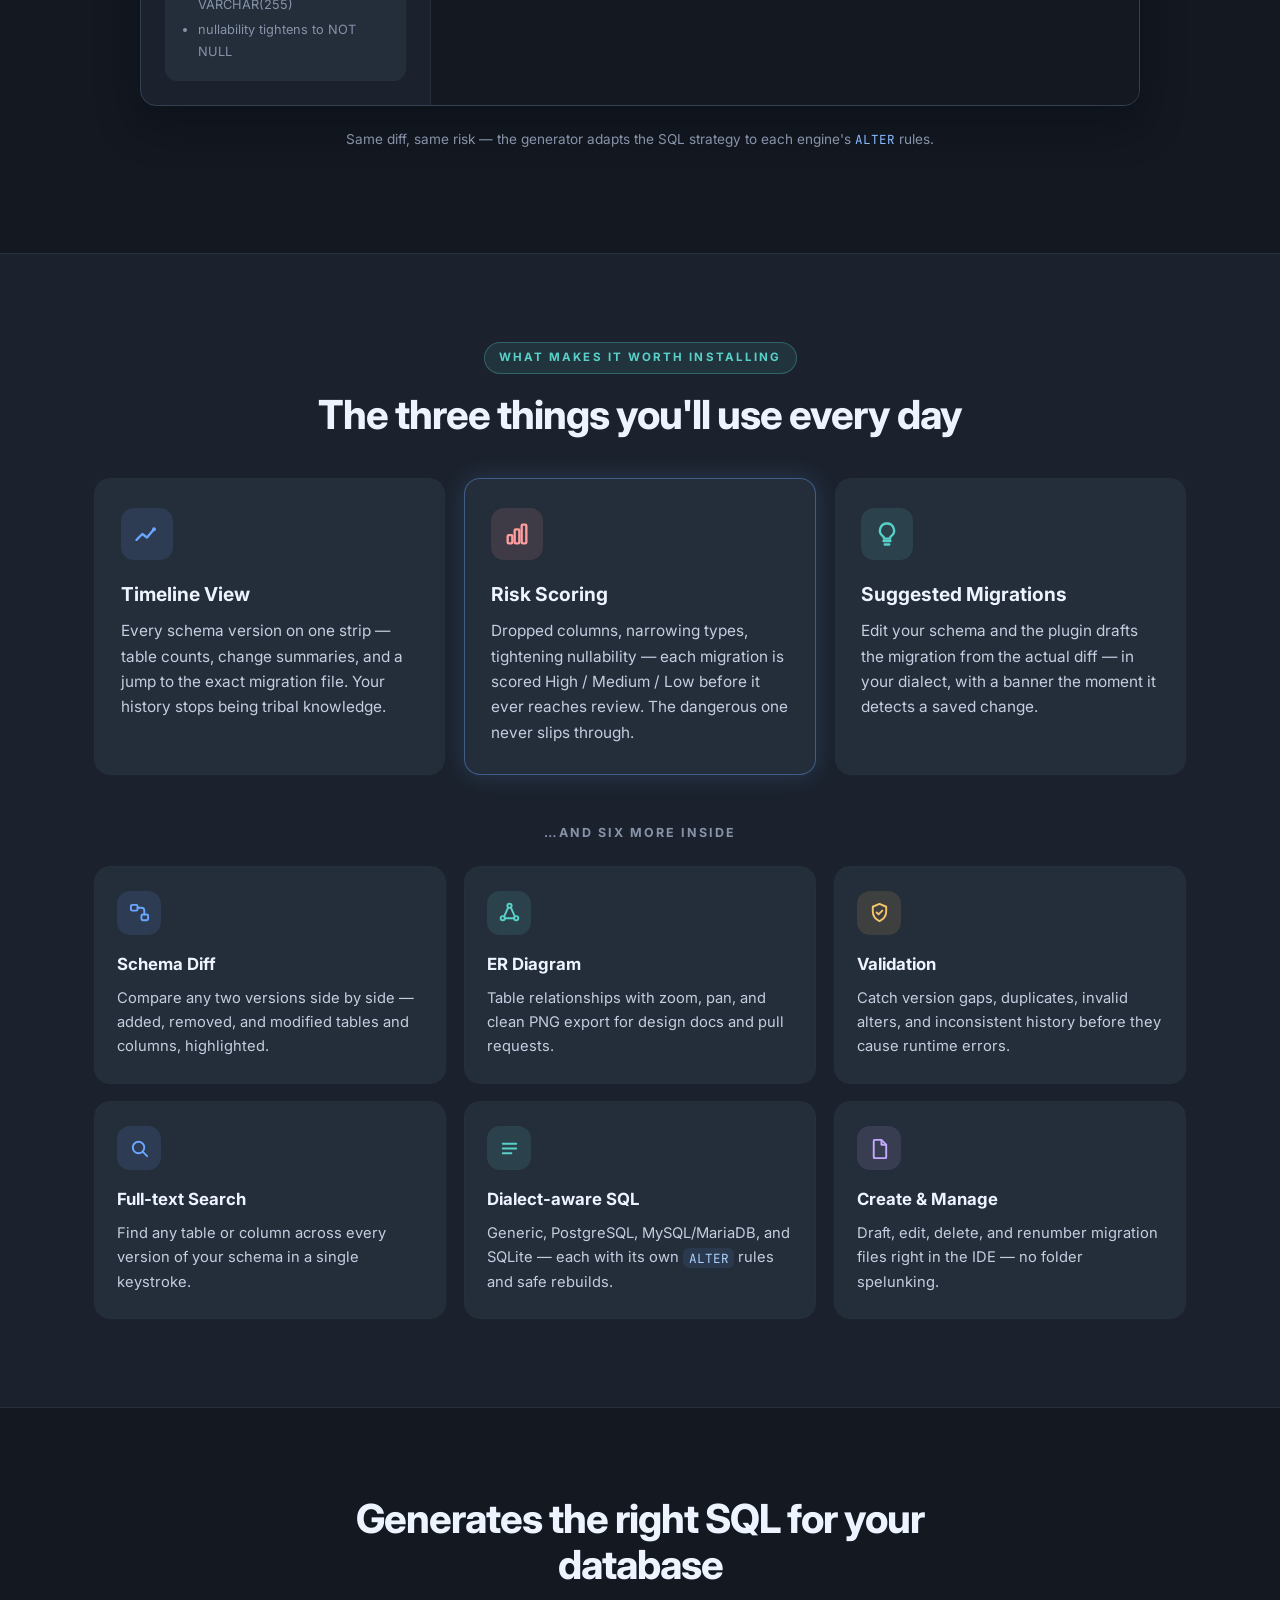
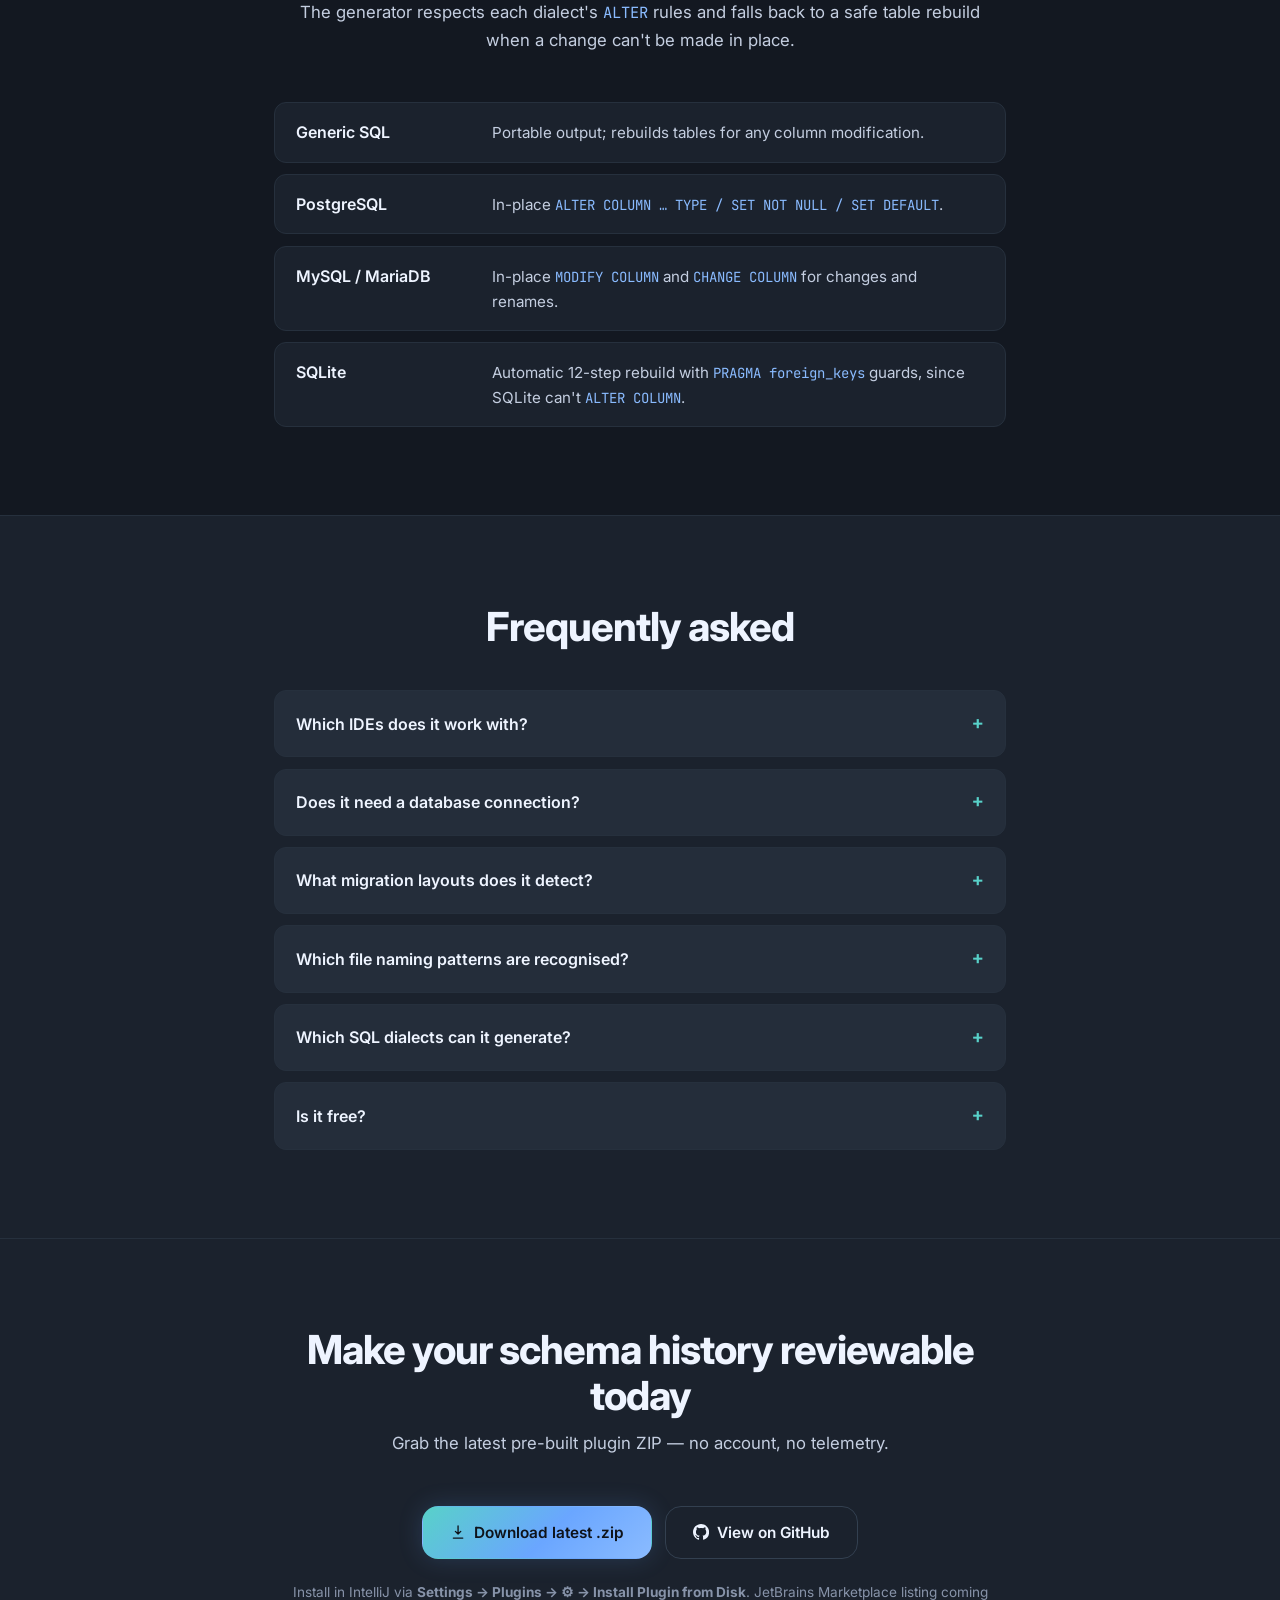
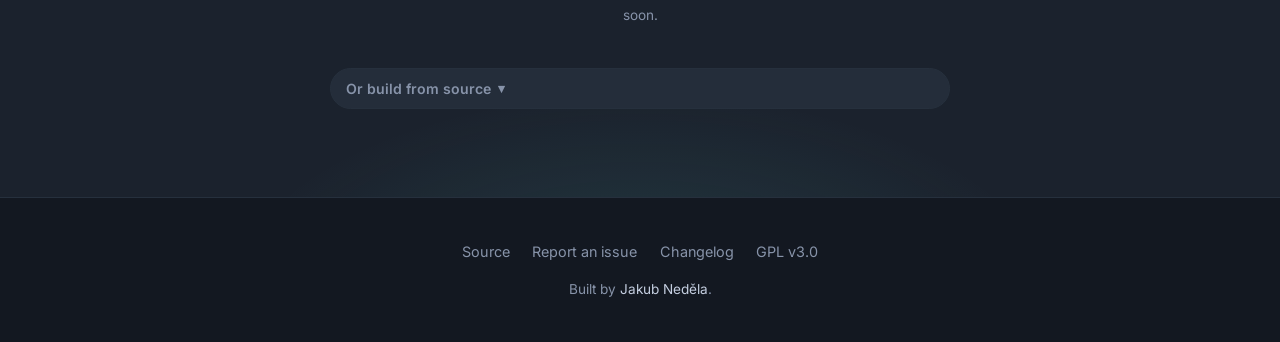
==== commit 866fdeff: "Add subhead before secondary feature grid so 'three things' heading scopes correctly" ====
--- a/docs/index.html
+++ b/docs/index.html
@@ -25,7 +25,7 @@
 <link rel="preconnect" href="https://fonts.googleapis.com">
 <link rel="preconnect" href="https://fonts.gstatic.com" crossorigin>
 <link href="https://fonts.googleapis.com/css2?family=Inter:wght@400;500;600;700;800&family=JetBrains+Mono:wght@400;500;600&display=swap" rel="stylesheet">
-<link rel="stylesheet" href="styles.css?v=20260602m">
+<link rel="stylesheet" href="styles.css?v=20260602n">
 </head>
 <body>
 
@@ -155,6 +155,8 @@
       </article>
     </div>
 
+    <h3 class="feature-subhead">…and six more inside</h3>
+
     <div class="feature-grid">
       <article class="feature-card">
         <div class="feature-icon icon-blue">
--- a/docs/styles.css
+++ b/docs/styles.css
@@ -352,6 +352,15 @@
 .hl-card h3 { font-size: 1.2rem; margin: 0 0 0.5rem; }
 .hl-card p { margin: 0; color: var(--text-secondary); font-size: 0.96rem; }
 
+.feature-subhead {
+  margin: 3rem 0 1.4rem;
+  text-align: center;
+  font-size: 0.78rem;
+  font-weight: 700;
+  letter-spacing: 0.16em;
+  text-transform: uppercase;
+  color: var(--text-muted);
+}
 .feature-grid { display: grid; grid-template-columns: repeat(auto-fit, minmax(min(100%, 290px), 1fr)); gap: 1.1rem; }
 .feature-card {
   background: var(--bg-tertiary);
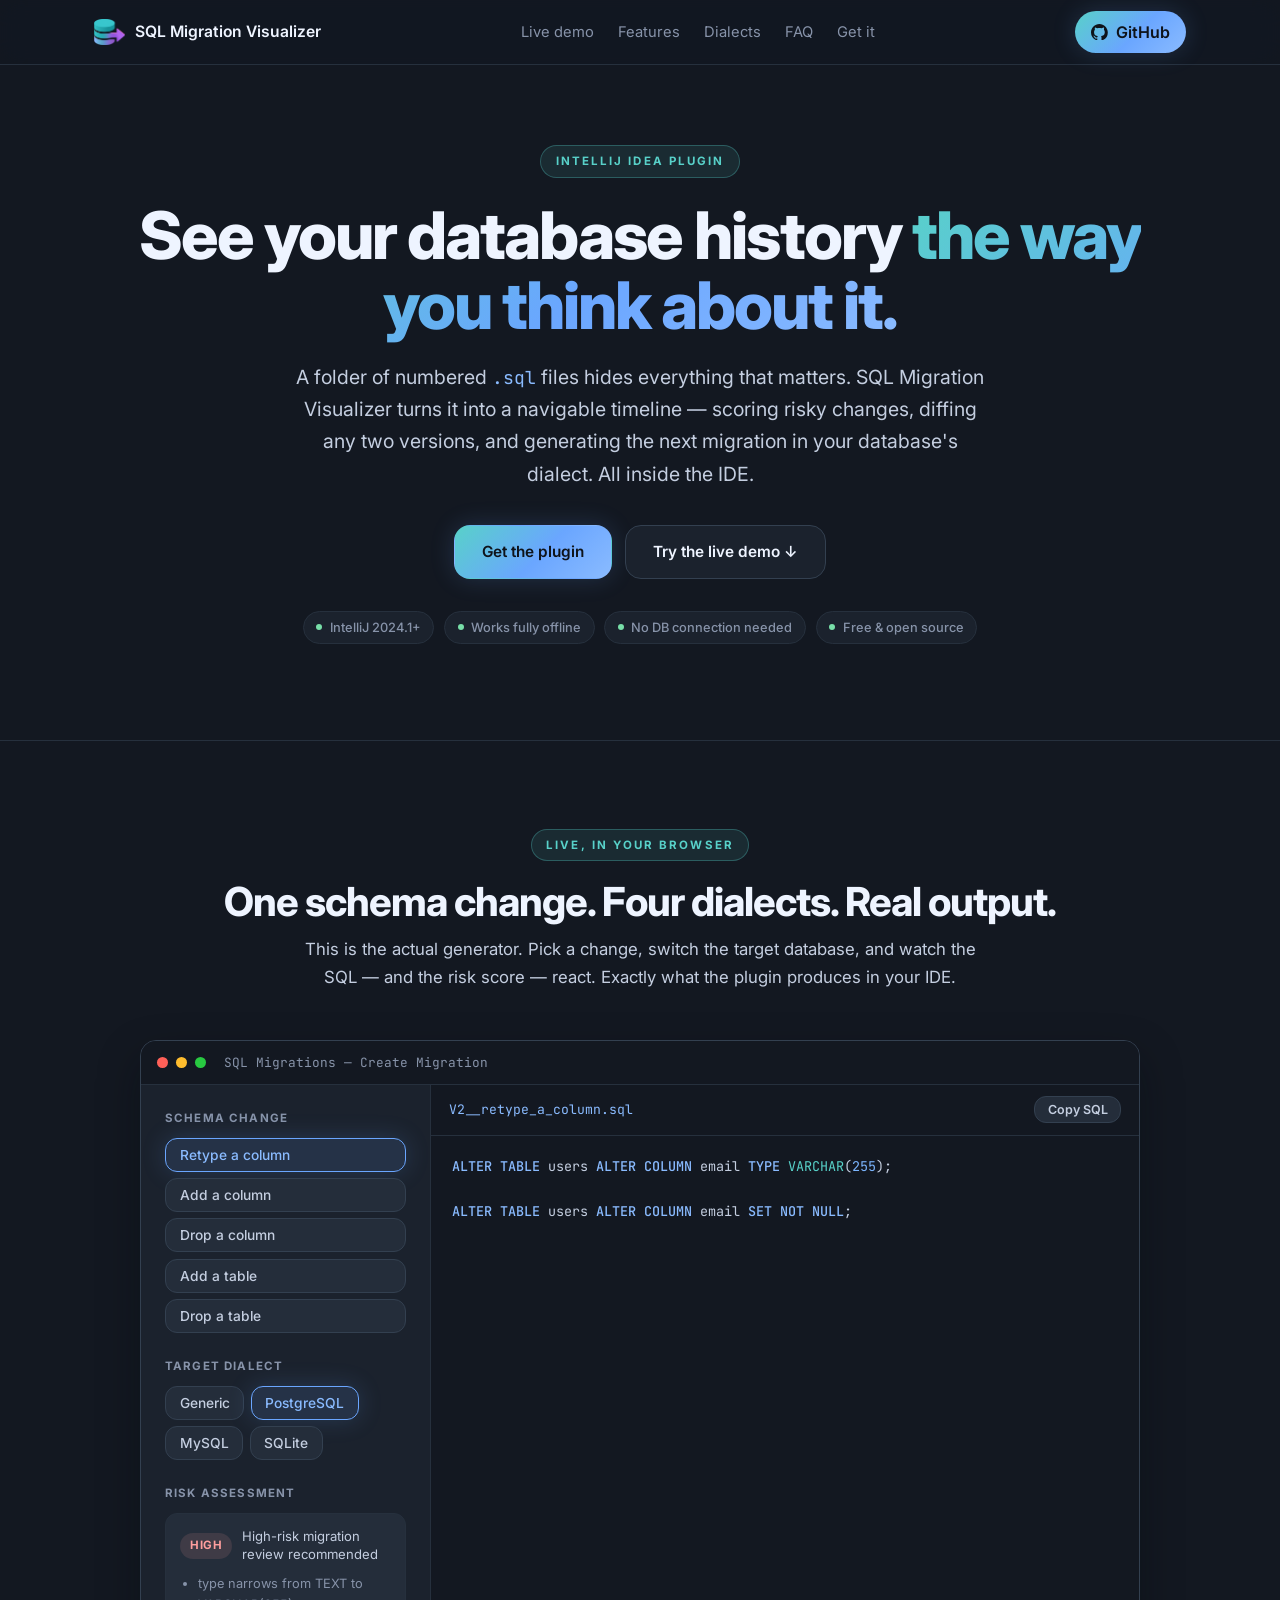
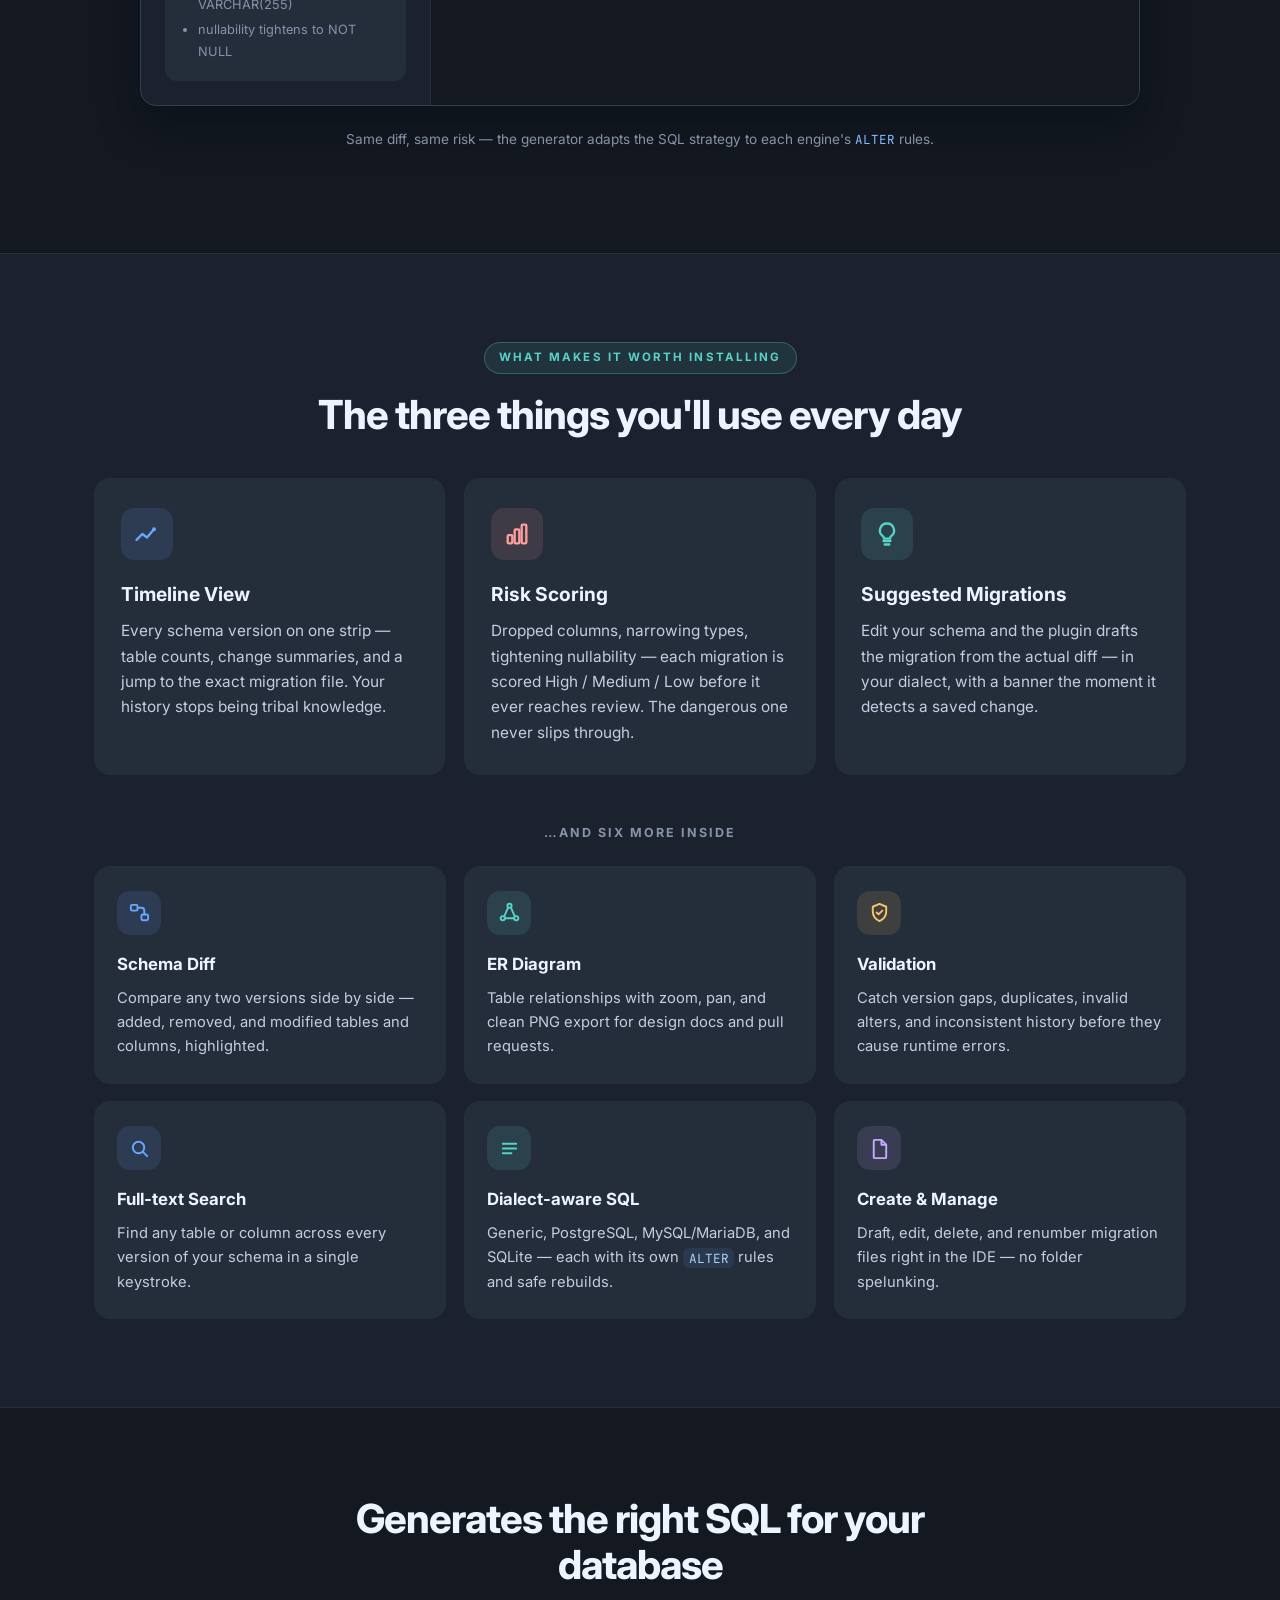
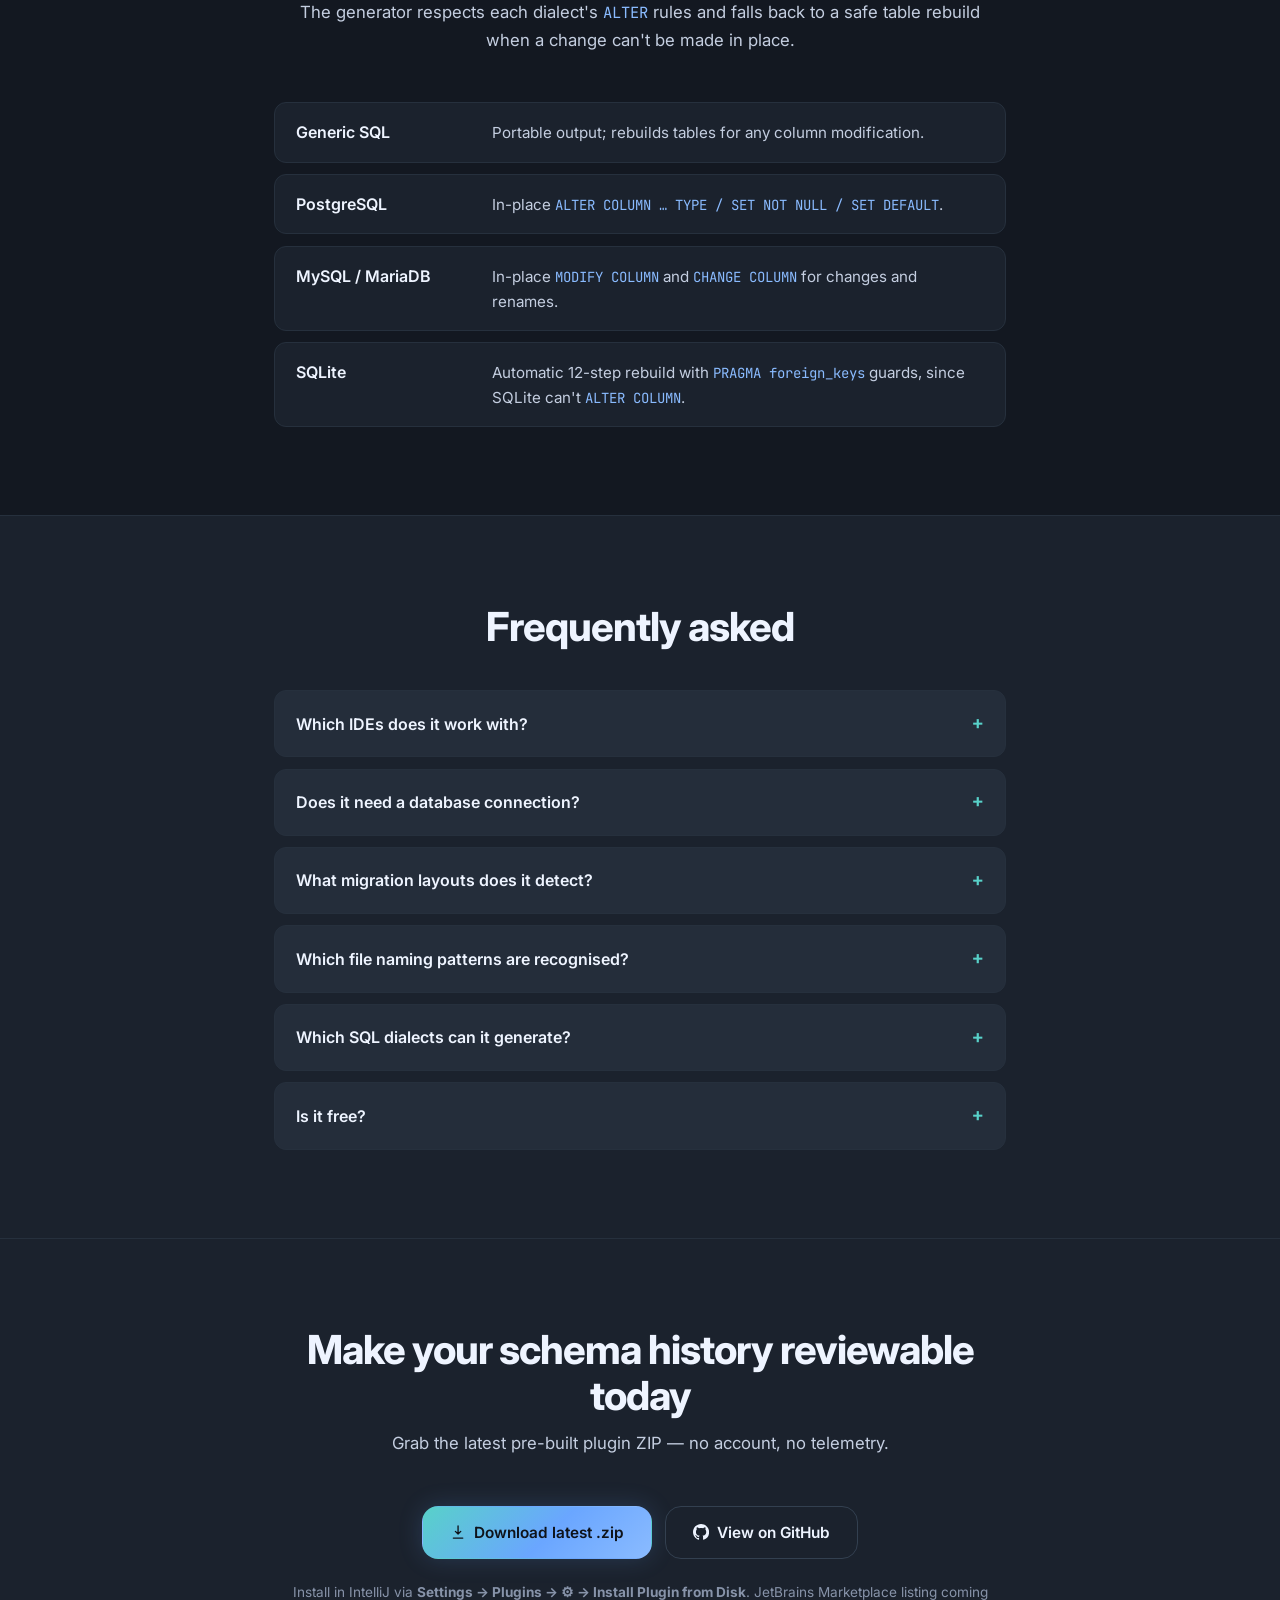
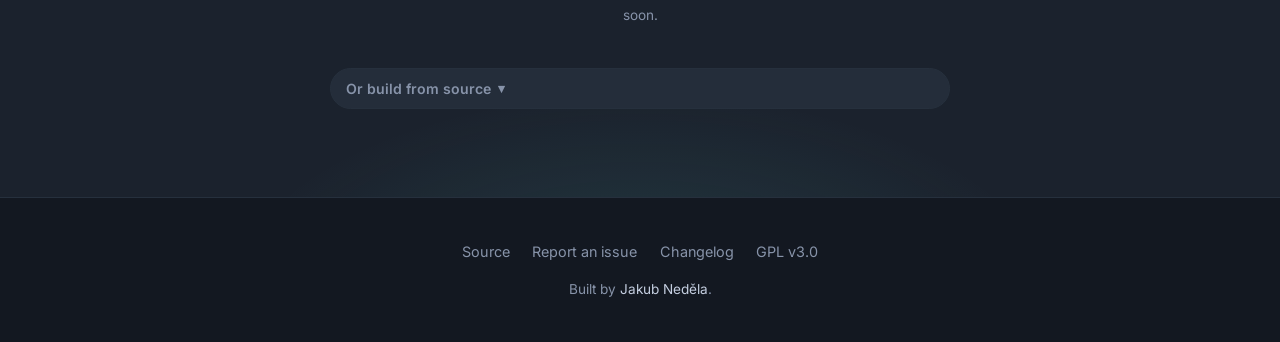
==== commit 7694dad9: "Remove leftover hl-featured glow from Risk Scoring card" ====
--- a/docs/index.html
+++ b/docs/index.html
@@ -138,7 +138,7 @@
         <p>Every schema version on one strip — table counts, change summaries, and a jump to the exact migration file. Your history stops being tribal knowledge.</p>
       </article>
 
-      <article class="hl-card hl-featured">
+      <article class="hl-card">
         <div class="hl-icon icon-rose">
           <svg viewBox="0 0 24 24" fill="none" aria-hidden="true"><rect x="4" y="13" width="4" height="7" rx="1" stroke="currentColor" stroke-width="2"/><rect x="10" y="8" width="4" height="12" rx="1" stroke="currentColor" stroke-width="2"/><rect x="16" y="4" width="4" height="16" rx="1" stroke="currentColor" stroke-width="2"/></svg>
         </div>
